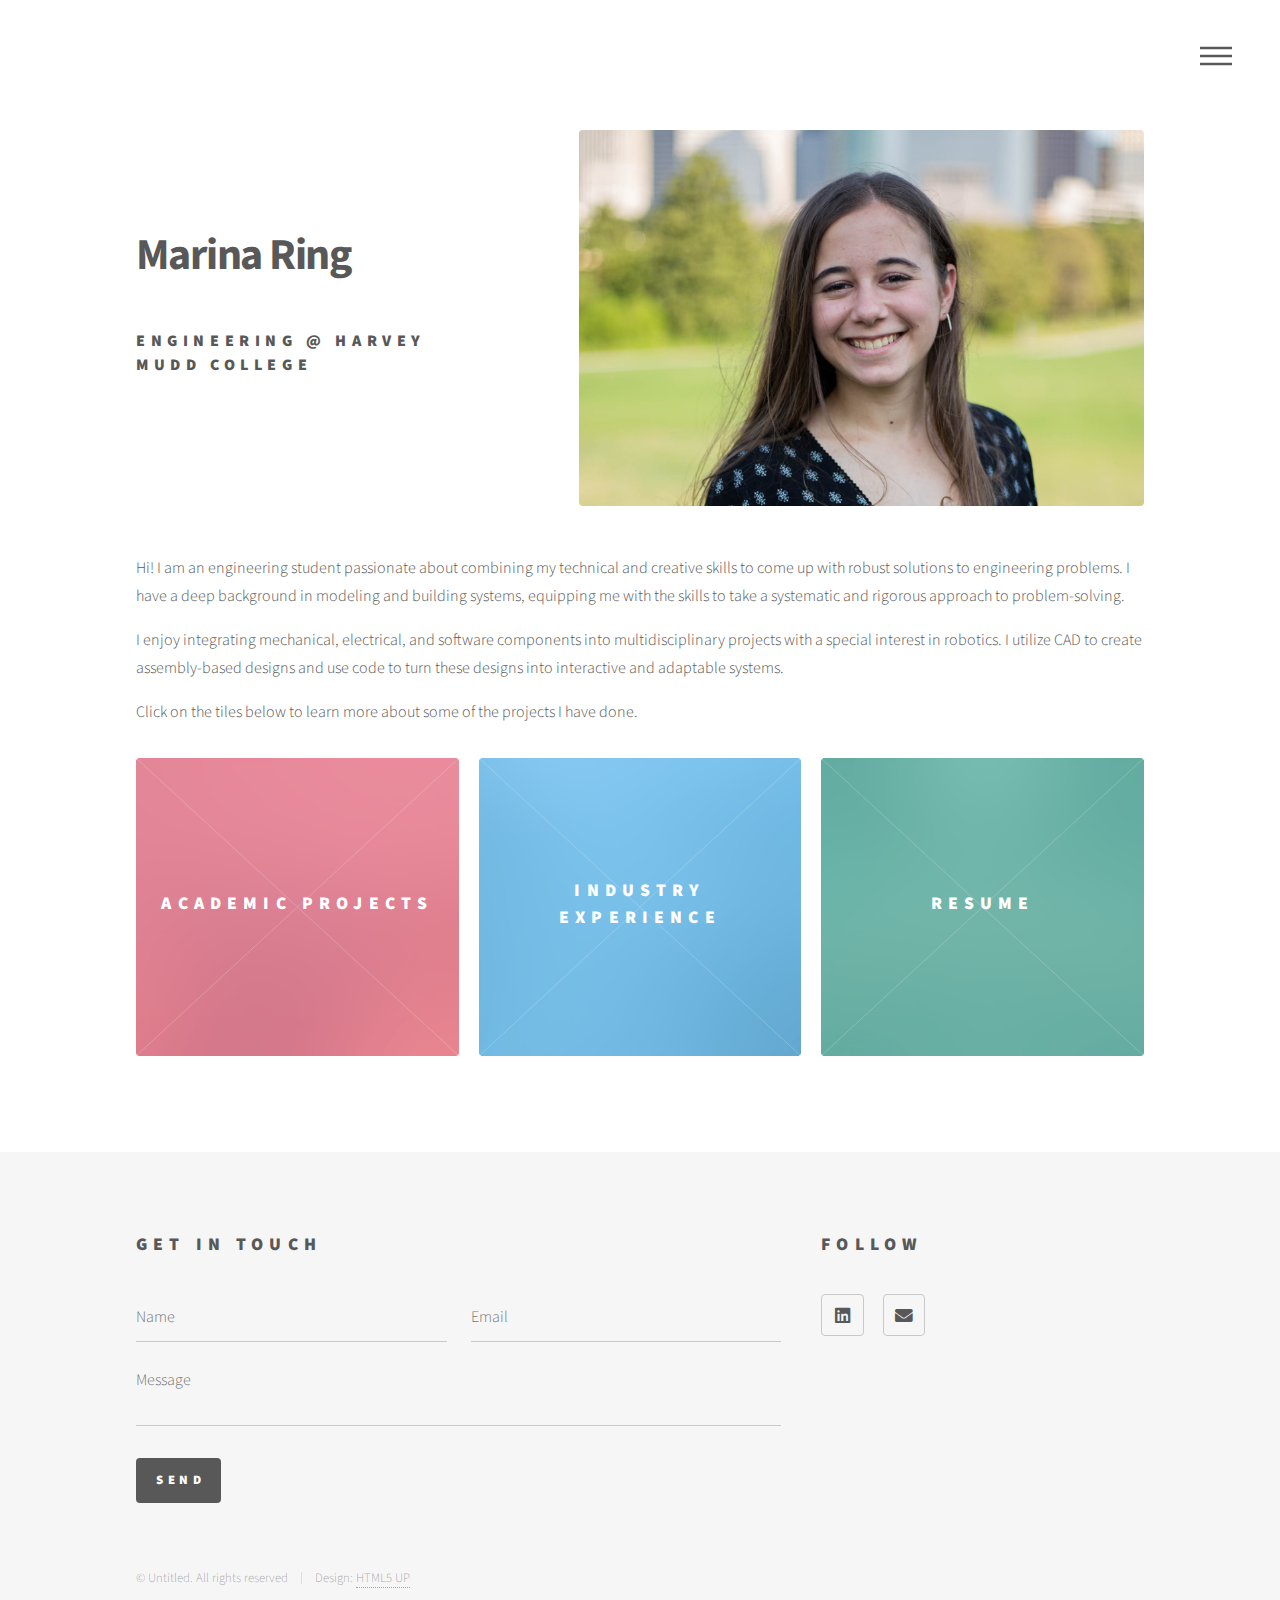
==== index.html @ e3d4d4eb "Initial commit :)!" ====
<!DOCTYPE HTML>
<!--
	Phantom by HTML5 UP
	html5up.net | @ajlkn
	Free for personal and commercial use under the CCA 3.0 license (html5up.net/license)
-->
<html>
	<head>
		<title>Marina Ring Portfolio</title>
		<meta charset="utf-8" />
		<meta name="viewport" content="width=device-width, initial-scale=1, user-scalable=no" />
		<link rel="stylesheet" href="assets/css/main.css" />
		<noscript><link rel="stylesheet" href="assets/css/noscript.css" /></noscript>
	</head>
	<body class="is-preload">
		<!-- Wrapper -->
			<div id="wrapper">

				<!-- Header -->
					<header id="header">
						<div class="inner">

							<!-- Logo -->
								<!-- <ul class="icons">
									<li><a href="https://www.linkedin.com/in/marina-ring/" class="icon brands style2 fa-linkedin"><span class="label">Twitter</span></a></li>
									<li><a href="mailto: mring@g.hmc.edu" class="icon solid style2 fa-envelope"><span class="label">Email</span></a></li>
								</ul> -->

							<!-- Nav -->
								<nav>
									<ul>
										<li><a href="#menu">Menu</a></li>
									</ul>
								</nav>

						</div>
					</header>

				<!-- Menu -->
					<nav id="menu">
						<h2>Menu</h2>
						<ul>
							<li><a href="index.html">Home</a></li>
							<li><a href="projects.html">Academic Projects</a></li>
							<li><a href="industry.html">Industry Experience</a></li>
							<!-- <li><a href="elements.html">Elements</a></li> -->
						</ul>
					</nav>

				<!-- Main -->
					<div id="main">
						<div class="inner">
							<header>
								<div id = "intro"> 
									<div id = "fade1">
										<h1> Marina Ring </h1>
										<h3> Engineering @ Harvey Mudd College</h3>
									</div>
									
									<span class="image fit" id = "fade2"><img src="images/Ring-33.PNG" alt="" /></span>	
								</div>
								<div id = "moreintro">
									<p> 
										Hi! I am an engineering student passionate about combining my technical and creative skills to come up with robust solutions to engineering problems. 
										I have a deep background in modeling and building systems, equipping me with the skills to take a systematic and rigorous approach to problem-solving. 
									</p>

									<p>
										I enjoy integrating mechanical, electrical, and software components into multidisciplinary projects with a special interest in robotics. I utilize CAD 
										to create assembly-based designs and use code to turn these designs into interactive and adaptable systems. 
									</p>
										
									<p> Click on the tiles below to learn more about some of the projects I have done. </p>
								</div>
							</header>
							<section class="tiles">
								<article class="style1">
									<span class="image">
										<img src="images/pic01.jpg" alt="" />
									</span>
									<a href="projects.html">
										<h2>Academic Projects</h2>
										<div class="content">
											<p>Learn about an Ocean Depth-mapping AUV, a Zero Z-force Pipetting system, and more!</p>
										</div>
									</a>
								</article>
								<article class="style2">
									<span class="image">
										<img src="images/pic02.jpg" alt="" />
									</span>
									<a href="industry.html">
										<h2>Industry Experience</h2>
										<div class="content">
											<p>Learn about my time at Tesla and Sage Geosystems, a geothermal energy startup!</p>
										</div>
									</a>
								</article>
								<article class="style3">
									<span class="image">
										<img src="images/pic03.jpg" alt="" />
									</span>
									<a href="Marina Ring Resume.pdf">
										<h2>Resume</h2>
										<div class="content">
											<p>Click here for quick access to my resume!</p>
										</div>
									</a>
								</article>
								<!-- <article class="style4">
									<span class="image">
										<img src="images/pic04.jpg" alt="" />
									</span>
									<a href="generic.html">
										<h2>Tempus</h2>
										<div class="content">
											<p>Sed nisl arcu euismod sit amet nisi lorem etiam dolor veroeros et feugiat.</p>
										</div>
									</a>
								</article>
								<article class="style5">
									<span class="image">
										<img src="images/pic05.jpg" alt="" />
									</span>
									<a href="generic.html">
										<h2>Aliquam</h2>
										<div class="content">
											<p>Sed nisl arcu euismod sit amet nisi lorem etiam dolor veroeros et feugiat.</p>
										</div>
									</a>
								</article>
								<article class="style6">
									<span class="image">
										<img src="images/pic06.jpg" alt="" />
									</span>
									<a href="generic.html">
										<h2>Veroeros</h2>
										<div class="content">
											<p>Sed nisl arcu euismod sit amet nisi lorem etiam dolor veroeros et feugiat.</p>
										</div>
									</a>
								</article> -->
								<!-- <article class="style2">
									<span class="image">
										<img src="images/pic07.jpg" alt="" />
									</span>
									<a href="generic.html">
										<h2>Ipsum</h2>
										<div class="content">
											<p>Sed nisl arcu euismod sit amet nisi lorem etiam dolor veroeros et feugiat.</p>
										</div>
									</a>
								</article>
								<article class="style3">
									<span class="image">
										<img src="images/pic08.jpg" alt="" />
									</span>
									<a href="generic.html">
										<h2>Dolor</h2>
										<div class="content">
											<p>Sed nisl arcu euismod sit amet nisi lorem etiam dolor veroeros et feugiat.</p>
										</div>
									</a>
								</article>
								<article class="style1">
									<span class="image">
										<img src="images/pic09.jpg" alt="" />
									</span>
									<a href="generic.html">
										<h2>Nullam</h2>
										<div class="content">
											<p>Sed nisl arcu euismod sit amet nisi lorem etiam dolor veroeros et feugiat.</p>
										</div>
									</a>
								</article>
								<article class="style5">
									<span class="image">
										<img src="images/pic10.jpg" alt="" />
									</span>
									<a href="generic.html">
										<h2>Ultricies</h2>
										<div class="content">
											<p>Sed nisl arcu euismod sit amet nisi lorem etiam dolor veroeros et feugiat.</p>
										</div>
									</a>
								</article>
								<article class="style6">
									<span class="image">
										<img src="images/pic11.jpg" alt="" />
									</span>
									<a href="generic.html">
										<h2>Dictum</h2>
										<div class="content">
											<p>Sed nisl arcu euismod sit amet nisi lorem etiam dolor veroeros et feugiat.</p>
										</div>
									</a>
								</article>
								<article class="style4">
									<span class="image">
										<img src="images/pic12.jpg" alt="" />
									</span>
									<a href="generic.html">
										<h2>Pretium</h2>
										<div class="content">
											<p>Sed nisl arcu euismod sit amet nisi lorem etiam dolor veroeros et feugiat.</p>
										</div>
									</a>
								</article> -->
							</section>
						</div>
					</div>

				<!-- Footer -->
					<footer id="footer">
						<div class="inner">
							<section>
								<h2>Get in touch</h2>
								<form method="post" action="#">
									<div class="fields">
										<div class="field half">
											<input type="text" name="name" id="name" placeholder="Name" />
										</div>
										<div class="field half">
											<input type="email" name="email" id="email" placeholder="Email" />
										</div>
										<div class="field">
											<textarea name="message" id="message" placeholder="Message"></textarea>
										</div>
									</div>
									<ul class="actions">
										<li><input type="submit" value="Send" class="primary" /></li>
									</ul>
								</form>
							</section>
							<section>
								<h2>Follow</h2>
								<ul class="icons">
									<li><a href="#" class="icon brands style2 fa-linkedin"><span class="label">Twitter</span></a></li>
									<li><a href="#" class="icon solid style2 fa-envelope"><span class="label">Email</span></a></li>
								</ul>
							</section>
							<ul class="copyright">
								<li>&copy; Untitled. All rights reserved</li><li>Design: <a href="http://html5up.net">HTML5 UP</a></li>
							</ul>
						</div>
					</footer>

			</div>

		<!-- Scripts -->
			<script src="assets/js/jquery.min.js"></script>
			<script src="assets/js/browser.min.js"></script>
			<script src="assets/js/breakpoints.min.js"></script>
			<script src="assets/js/util.js"></script>
			<script src="assets/js/main.js"></script>

	</body>
</html>
---- assets/css/main.css ----
@import url(fontawesome-all.min.css);
@import url("https://fonts.googleapis.com/css?family=Source+Sans+Pro:300,700,900");

/*
	Phantom by HTML5 UP
	html5up.net | @ajlkn
	Free for personal and commercial use under the CCA 3.0 license (html5up.net/license)
*/

html, body, div, span, applet, object,
iframe, h1, h2, h3, h4, h5, h6, p, blockquote,
pre, a, abbr, acronym, address, big, cite,
code, del, dfn, em, img, ins, kbd, q, s, samp,
small, strike, strong, sub, sup, tt, var, b,
u, i, center, dl, dt, dd, ol, ul, li, fieldset,
form, label, legend, table, caption, tbody,
tfoot, thead, tr, th, td, article, aside,
canvas, details, embed, figure, figcaption,
footer, header, hgroup, menu, nav, output, ruby,
section, summary, time, mark, audio, video {
	margin: 0;
	padding: 0;
	border: 0;
	font-size: 100%;
	font: inherit;
	vertical-align: baseline;}

article, aside, details, figcaption, figure,
footer, header, hgroup, menu, nav, section {
	display: block;}

body {
	line-height: 1;
}

ol, ul {
	list-style: none;
}

blockquote, q {
	quotes: none;
}

	blockquote:before, blockquote:after, q:before, q:after {
		content: '';
		content: none;
	}

table {
	border-collapse: collapse;
	border-spacing: 0;
}

body {
	-webkit-text-size-adjust: none;
}

mark {
	background-color: transparent;
	color: inherit;
}

input::-moz-focus-inner {
	border: 0;
	padding: 0;
}

input, select, textarea {
	-moz-appearance: none;
	-webkit-appearance: none;
	-ms-appearance: none;
	appearance: none;
}

/* Basic */

	@-ms-viewport {
		width: device-width;
	}

	body {
		-ms-overflow-style: scrollbar;
	}

	@media screen and (max-width: 480px) {

		html, body {
			min-width: 320px;
		}

	}

	html {
		box-sizing: border-box;
	}

	*, *:before, *:after {
		box-sizing: inherit;
	}

	body {
		background: #ffffff;
	}

		body.is-preload *, body.is-preload *:before, body.is-preload *:after {
			-moz-animation: none !important;
			-webkit-animation: none !important;
			-ms-animation: none !important;
			animation: none !important;
			-moz-transition: none !important;
			-webkit-transition: none !important;
			-ms-transition: none !important;
			transition: none !important;
		}

/* Type */

	body, input, select, textarea {
		color: #585858;
		font-family: "Source Sans Pro", Helvetica, sans-serif;
		font-size: 16pt;
		font-weight: 300;
		line-height: 1.75;
	}

		@media screen and (max-width: 1680px) {

			body, input, select, textarea {
				font-size: 14pt;
			}

		}

		@media screen and (max-width: 1280px) {

			body, input, select, textarea {
				font-size: 12pt;
			}

		}

	a {
		-moz-transition: border-bottom-color 0.2s ease, color 0.2s ease;
		-webkit-transition: border-bottom-color 0.2s ease, color 0.2s ease;
		-ms-transition: border-bottom-color 0.2s ease, color 0.2s ease;
		transition: border-bottom-color 0.2s ease, color 0.2s ease;
		text-decoration: none;
		color: #585858;
		border-bottom: dotted 1px rgba(88, 88, 88, 0.5);
	}

		a:hover {
			border-bottom-color: transparent;
			color: #f2849e !important;
		}

	strong, b {
		font-weight: 900;
	}

	em, i {
		font-style: italic;
	}

	p {
		margin: 0 0 2em 0;
	}

	h1 {
		font-size: 2.75em;
		font-weight: 700;
		line-height: 1.3;
		margin: 0 0 1em 0;
		letter-spacing: -0.035em;
	}

		h1 a {
			color: inherit;
		}

		@media screen and (max-width: 736px) {

			h1 {
				font-size: 2em;
				margin: 0 0 1em 0;
			}

		}

		@media screen and (max-width: 360px) {

			h1 {
				font-size: 1.75em;
			}

		}

	h2, h3, h4, h5, h6 {
		font-weight: 900;
		line-height: 1.5;
		margin: 0 0 2em 0;
		text-transform: uppercase;
		letter-spacing: 0.35em;
	}

		h2 a, h3 a, h4 a, h5 a, h6 a {
			color: inherit;
		}

	h2 {
		font-size: 1.1em;
	}

	h3 {
		font-size: 1em;
	}

	h4 {
		font-size: 0.8em;
	}

	h5 {
		font-size: 0.8em;
	}

	h6 {
		font-size: 0.8em;
	}

	@media screen and (max-width: 980px) {

		h1 br, h2 br, h3 br, h4 br, h5 br, h6 br {
			display: none;
		}

	}

	@media screen and (max-width: 736px) {

		h2 {
			font-size: 1em;
		}

		h3 {
			font-size: 0.8em;
		}

	}

	sub {
		font-size: 0.8em;
		position: relative;
		top: 0.5em;
	}

	sup {
		font-size: 0.8em;
		position: relative;
		top: -0.5em;
	}

	blockquote {
		border-left: solid 4px #c9c9c9;
		font-style: italic;
		margin: 0 0 2em 0;
		padding: 0.5em 0 0.5em 2em;
	}

	code {
		background: rgba(144, 144, 144, 0.075);
		border-radius: 4px;
		border: solid 1px #c9c9c9;
		font-family: "Courier New", monospace;
		font-size: 0.9em;
		margin: 0 0.25em;
		padding: 0.25em 0.65em;
	}

	pre {
		-webkit-overflow-scrolling: touch;
		font-family: "Courier New", monospace;
		font-size: 0.9em;
		margin: 0 0 2em 0;
	}

		pre code {
			display: block;
			line-height: 1.75;
			padding: 1em 1.5em;
			overflow-x: auto;
		}

	hr {
		border: 0;
		border-bottom: solid 1px #c9c9c9;
		margin: 2em 0;
	}

		hr.major {
			margin: 3em 0;
		}

	.align-left {
		text-align: left;
	}

	.align-center {
		text-align: center;
	}

	.align-right {
		text-align: right;
	}

/* Row */

	.row {
		display: flex;
		flex-wrap: wrap;
		box-sizing: border-box;
		align-items: stretch;
	}

		.row > * {
			box-sizing: border-box;
		}

		.row.gtr-uniform > * > :last-child {
			margin-bottom: 0;
		}

		.row.aln-left {
			justify-content: flex-start;
		}

		.row.aln-center {
			justify-content: center;
		}

		.row.aln-right {
			justify-content: flex-end;
		}

		.row.aln-top {
			align-items: flex-start;
		}

		.row.aln-middle {
			align-items: center;
		}

		.row.aln-bottom {
			align-items: flex-end;
		}

		.row > .imp {
			order: -1;
		}

		.row > .col-1 {
			width: 8.33333%;
		}

		.row > .off-1 {
			margin-left: 8.33333%;
		}

		.row > .col-2 {
			width: 16.66667%;
		}

		.row > .off-2 {
			margin-left: 16.66667%;
		}

		.row > .col-3 {
			width: 25%;
		}

		.row > .off-3 {
			margin-left: 25%;
		}

		.row > .col-4 {
			width: 33.33333%;
		}

		.row > .off-4 {
			margin-left: 33.33333%;
		}

		.row > .col-5 {
			width: 41.66667%;
		}

		.row > .off-5 {
			margin-left: 41.66667%;
		}

		.row > .col-6 {
			width: 50%;
		}

		.row > .off-6 {
			margin-left: 50%;
		}

		.row > .col-7 {
			width: 58.33333%;
		}

		.row > .off-7 {
			margin-left: 58.33333%;
		}

		.row > .col-8 {
			width: 66.66667%;
		}

		.row > .off-8 {
			margin-left: 66.66667%;
		}

		.row > .col-9 {
			width: 75%;
		}

		.row > .off-9 {
			margin-left: 75%;
		}

		.row > .col-10 {
			width: 83.33333%;
		}

		.row > .off-10 {
			margin-left: 83.33333%;
		}

		.row > .col-11 {
			width: 91.66667%;
		}

		.row > .off-11 {
			margin-left: 91.66667%;
		}

		.row > .col-12 {
			width: 100%;
		}

		.row > .off-12 {
			margin-left: 100%;
		}

		.row.gtr-0 {
			margin-top: 0;
			margin-left: 0em;
		}

			.row.gtr-0 > * {
				padding: 0 0 0 0em;
			}

			.row.gtr-0.gtr-uniform {
				margin-top: 0em;
			}

				.row.gtr-0.gtr-uniform > * {
					padding-top: 0em;
				}

		.row.gtr-25 {
			margin-top: 0;
			margin-left: -0.5em;
		}

			.row.gtr-25 > * {
				padding: 0 0 0 0.5em;
			}

			.row.gtr-25.gtr-uniform {
				margin-top: -0.5em;
			}

				.row.gtr-25.gtr-uniform > * {
					padding-top: 0.5em;
				}

		.row.gtr-50 {
			margin-top: 0;
			margin-left: -1em;
		}

			.row.gtr-50 > * {
				padding: 0 0 0 1em;
			}

			.row.gtr-50.gtr-uniform {
				margin-top: -1em;
			}

				.row.gtr-50.gtr-uniform > * {
					padding-top: 1em;
				}

		.row {
			margin-top: 0;
			margin-left: -2em;
		}

			.row > * {
				padding: 0 0 0 2em;
			}

			.row.gtr-uniform {
				margin-top: -2em;
			}

				.row.gtr-uniform > * {
					padding-top: 2em;
				}

		.row.gtr-150 {
			margin-top: 0;
			margin-left: -3em;
		}

			.row.gtr-150 > * {
				padding: 0 0 0 3em;
			}

			.row.gtr-150.gtr-uniform {
				margin-top: -3em;
			}

				.row.gtr-150.gtr-uniform > * {
					padding-top: 3em;
				}

		.row.gtr-200 {
			margin-top: 0;
			margin-left: -4em;
		}

			.row.gtr-200 > * {
				padding: 0 0 0 4em;
			}

			.row.gtr-200.gtr-uniform {
				margin-top: -4em;
			}

				.row.gtr-200.gtr-uniform > * {
					padding-top: 4em;
				}

		@media screen and (max-width: 1680px) {

			.row {
				display: flex;
				flex-wrap: wrap;
				box-sizing: border-box;
				align-items: stretch;
			}

				.row > * {
					box-sizing: border-box;
				}

				.row.gtr-uniform > * > :last-child {
					margin-bottom: 0;
				}

				.row.aln-left {
					justify-content: flex-start;
				}

				.row.aln-center {
					justify-content: center;
				}

				.row.aln-right {
					justify-content: flex-end;
				}

				.row.aln-top {
					align-items: flex-start;
				}

				.row.aln-middle {
					align-items: center;
				}

				.row.aln-bottom {
					align-items: flex-end;
				}

				.row > .imp-xlarge {
					order: -1;
				}

				.row > .col-1-xlarge {
					width: 8.33333%;
				}

				.row > .off-1-xlarge {
					margin-left: 8.33333%;
				}

				.row > .col-2-xlarge {
					width: 16.66667%;
				}

				.row > .off-2-xlarge {
					margin-left: 16.66667%;
				}

				.row > .col-3-xlarge {
					width: 25%;
				}

				.row > .off-3-xlarge {
					margin-left: 25%;
				}

				.row > .col-4-xlarge {
					width: 33.33333%;
				}

				.row > .off-4-xlarge {
					margin-left: 33.33333%;
				}

				.row > .col-5-xlarge {
					width: 41.66667%;
				}

				.row > .off-5-xlarge {
					margin-left: 41.66667%;
				}

				.row > .col-6-xlarge {
					width: 50%;
				}

				.row > .off-6-xlarge {
					margin-left: 50%;
				}

				.row > .col-7-xlarge {
					width: 58.33333%;
				}

				.row > .off-7-xlarge {
					margin-left: 58.33333%;
				}

				.row > .col-8-xlarge {
					width: 66.66667%;
				}

				.row > .off-8-xlarge {
					margin-left: 66.66667%;
				}

				.row > .col-9-xlarge {
					width: 75%;
				}

				.row > .off-9-xlarge {
					margin-left: 75%;
				}

				.row > .col-10-xlarge {
					width: 83.33333%;
				}

				.row > .off-10-xlarge {
					margin-left: 83.33333%;
				}

				.row > .col-11-xlarge {
					width: 91.66667%;
				}

				.row > .off-11-xlarge {
					margin-left: 91.66667%;
				}

				.row > .col-12-xlarge {
					width: 100%;
				}

				.row > .off-12-xlarge {
					margin-left: 100%;
				}

				.row.gtr-0 {
					margin-top: 0;
					margin-left: 0em;
				}

					.row.gtr-0 > * {
						padding: 0 0 0 0em;
					}

					.row.gtr-0.gtr-uniform {
						margin-top: 0em;
					}

						.row.gtr-0.gtr-uniform > * {
							padding-top: 0em;
						}

				.row.gtr-25 {
					margin-top: 0;
					margin-left: -0.5em;
				}

					.row.gtr-25 > * {
						padding: 0 0 0 0.5em;
					}

					.row.gtr-25.gtr-uniform {
						margin-top: -0.5em;
					}

						.row.gtr-25.gtr-uniform > * {
							padding-top: 0.5em;
						}

				.row.gtr-50 {
					margin-top: 0;
					margin-left: -1em;
				}

					.row.gtr-50 > * {
						padding: 0 0 0 1em;
					}

					.row.gtr-50.gtr-uniform {
						margin-top: -1em;
					}

						.row.gtr-50.gtr-uniform > * {
							padding-top: 1em;
						}

				.row {
					margin-top: 0;
					margin-left: -2em;
				}

					.row > * {
						padding: 0 0 0 2em;
					}

					.row.gtr-uniform {
						margin-top: -2em;
					}

						.row.gtr-uniform > * {
							padding-top: 2em;
						}

				.row.gtr-150 {
					margin-top: 0;
					margin-left: -3em;
				}

					.row.gtr-150 > * {
						padding: 0 0 0 3em;
					}

					.row.gtr-150.gtr-uniform {
						margin-top: -3em;
					}

						.row.gtr-150.gtr-uniform > * {
							padding-top: 3em;
						}

				.row.gtr-200 {
					margin-top: 0;
					margin-left: -4em;
				}

					.row.gtr-200 > * {
						padding: 0 0 0 4em;
					}

					.row.gtr-200.gtr-uniform {
						margin-top: -4em;
					}

						.row.gtr-200.gtr-uniform > * {
							padding-top: 4em;
						}

		}

		@media screen and (max-width: 1280px) {

			.row {
				display: flex;
				flex-wrap: wrap;
				box-sizing: border-box;
				align-items: stretch;
			}

				.row > * {
					box-sizing: border-box;
				}

				.row.gtr-uniform > * > :last-child {
					margin-bottom: 0;
				}

				.row.aln-left {
					justify-content: flex-start;
				}

				.row.aln-center {
					justify-content: center;
				}

				.row.aln-right {
					justify-content: flex-end;
				}

				.row.aln-top {
					align-items: flex-start;
				}

				.row.aln-middle {
					align-items: center;
				}

				.row.aln-bottom {
					align-items: flex-end;
				}

				.row > .imp-large {
					order: -1;
				}

				.row > .col-1-large {
					width: 8.33333%;
				}

				.row > .off-1-large {
					margin-left: 8.33333%;
				}

				.row > .col-2-large {
					width: 16.66667%;
				}

				.row > .off-2-large {
					margin-left: 16.66667%;
				}

				.row > .col-3-large {
					width: 25%;
				}

				.row > .off-3-large {
					margin-left: 25%;
				}

				.row > .col-4-large {
					width: 33.33333%;
				}

				.row > .off-4-large {
					margin-left: 33.33333%;
				}

				.row > .col-5-large {
					width: 41.66667%;
				}

				.row > .off-5-large {
					margin-left: 41.66667%;
				}

				.row > .col-6-large {
					width: 50%;
				}

				.row > .off-6-large {
					margin-left: 50%;
				}

				.row > .col-7-large {
					width: 58.33333%;
				}

				.row > .off-7-large {
					margin-left: 58.33333%;
				}

				.row > .col-8-large {
					width: 66.66667%;
				}

				.row > .off-8-large {
					margin-left: 66.66667%;
				}

				.row > .col-9-large {
					width: 75%;
				}

				.row > .off-9-large {
					margin-left: 75%;
				}

				.row > .col-10-large {
					width: 83.33333%;
				}

				.row > .off-10-large {
					margin-left: 83.33333%;
				}

				.row > .col-11-large {
					width: 91.66667%;
				}

				.row > .off-11-large {
					margin-left: 91.66667%;
				}

				.row > .col-12-large {
					width: 100%;
				}

				.row > .off-12-large {
					margin-left: 100%;
				}

				.row.gtr-0 {
					margin-top: 0;
					margin-left: 0em;
				}

					.row.gtr-0 > * {
						padding: 0 0 0 0em;
					}

					.row.gtr-0.gtr-uniform {
						margin-top: 0em;
					}

						.row.gtr-0.gtr-uniform > * {
							padding-top: 0em;
						}

				.row.gtr-25 {
					margin-top: 0;
					margin-left: -0.5em;
				}

					.row.gtr-25 > * {
						padding: 0 0 0 0.5em;
					}

					.row.gtr-25.gtr-uniform {
						margin-top: -0.5em;
					}

						.row.gtr-25.gtr-uniform > * {
							padding-top: 0.5em;
						}

				.row.gtr-50 {
					margin-top: 0;
					margin-left: -1em;
				}

					.row.gtr-50 > * {
						padding: 0 0 0 1em;
					}

					.row.gtr-50.gtr-uniform {
						margin-top: -1em;
					}

						.row.gtr-50.gtr-uniform > * {
							padding-top: 1em;
						}

				.row {
					margin-top: 0;
					margin-left: -2em;
				}

					.row > * {
						padding: 0 0 0 2em;
					}

					.row.gtr-uniform {
						margin-top: -2em;
					}

						.row.gtr-uniform > * {
							padding-top: 2em;
						}

				.row.gtr-150 {
					margin-top: 0;
					margin-left: -3em;
				}

					.row.gtr-150 > * {
						padding: 0 0 0 3em;
					}

					.row.gtr-150.gtr-uniform {
						margin-top: -3em;
					}

						.row.gtr-150.gtr-uniform > * {
							padding-top: 3em;
						}

				.row.gtr-200 {
					margin-top: 0;
					margin-left: -4em;
				}

					.row.gtr-200 > * {
						padding: 0 0 0 4em;
					}

					.row.gtr-200.gtr-uniform {
						margin-top: -4em;
					}

						.row.gtr-200.gtr-uniform > * {
							padding-top: 4em;
						}

		}

		@media screen and (max-width: 980px) {

			.row {
				display: flex;
				flex-wrap: wrap;
				box-sizing: border-box;
				align-items: stretch;
			}

				.row > * {
					box-sizing: border-box;
				}

				.row.gtr-uniform > * > :last-child {
					margin-bottom: 0;
				}

				.row.aln-left {
					justify-content: flex-start;
				}

				.row.aln-center {
					justify-content: center;
				}

				.row.aln-right {
					justify-content: flex-end;
				}

				.row.aln-top {
					align-items: flex-start;
				}

				.row.aln-middle {
					align-items: center;
				}

				.row.aln-bottom {
					align-items: flex-end;
				}

				.row > .imp-medium {
					order: -1;
				}

				.row > .col-1-medium {
					width: 8.33333%;
				}

				.row > .off-1-medium {
					margin-left: 8.33333%;
				}

				.row > .col-2-medium {
					width: 16.66667%;
				}

				.row > .off-2-medium {
					margin-left: 16.66667%;
				}

				.row > .col-3-medium {
					width: 25%;
				}

				.row > .off-3-medium {
					margin-left: 25%;
				}

				.row > .col-4-medium {
					width: 33.33333%;
				}

				.row > .off-4-medium {
					margin-left: 33.33333%;
				}

				.row > .col-5-medium {
					width: 41.66667%;
				}

				.row > .off-5-medium {
					margin-left: 41.66667%;
				}

				.row > .col-6-medium {
					width: 50%;
				}

				.row > .off-6-medium {
					margin-left: 50%;
				}

				.row > .col-7-medium {
					width: 58.33333%;
				}

				.row > .off-7-medium {
					margin-left: 58.33333%;
				}

				.row > .col-8-medium {
					width: 66.66667%;
				}

				.row > .off-8-medium {
					margin-left: 66.66667%;
				}

				.row > .col-9-medium {
					width: 75%;
				}

				.row > .off-9-medium {
					margin-left: 75%;
				}

				.row > .col-10-medium {
					width: 83.33333%;
				}

				.row > .off-10-medium {
					margin-left: 83.33333%;
				}

				.row > .col-11-medium {
					width: 91.66667%;
				}

				.row > .off-11-medium {
					margin-left: 91.66667%;
				}

				.row > .col-12-medium {
					width: 100%;
				}

				.row > .off-12-medium {
					margin-left: 100%;
				}

				.row.gtr-0 {
					margin-top: 0;
					margin-left: 0em;
				}

					.row.gtr-0 > * {
						padding: 0 0 0 0em;
					}

					.row.gtr-0.gtr-uniform {
						margin-top: 0em;
					}

						.row.gtr-0.gtr-uniform > * {
							padding-top: 0em;
						}

				.row.gtr-25 {
					margin-top: 0;
					margin-left: -0.375em;
				}

					.row.gtr-25 > * {
						padding: 0 0 0 0.375em;
					}

					.row.gtr-25.gtr-uniform {
						margin-top: -0.375em;
					}

						.row.gtr-25.gtr-uniform > * {
							padding-top: 0.375em;
						}

				.row.gtr-50 {
					margin-top: 0;
					margin-left: -0.75em;
				}

					.row.gtr-50 > * {
						padding: 0 0 0 0.75em;
					}

					.row.gtr-50.gtr-uniform {
						margin-top: -0.75em;
					}

						.row.gtr-50.gtr-uniform > * {
							padding-top: 0.75em;
						}

				.row {
					margin-top: 0;
					margin-left: -1.5em;
				}

					.row > * {
						padding: 0 0 0 1.5em;
					}

					.row.gtr-uniform {
						margin-top: -1.5em;
					}

						.row.gtr-uniform > * {
							padding-top: 1.5em;
						}

				.row.gtr-150 {
					margin-top: 0;
					margin-left: -2.25em;
				}

					.row.gtr-150 > * {
						padding: 0 0 0 2.25em;
					}

					.row.gtr-150.gtr-uniform {
						margin-top: -2.25em;
					}

						.row.gtr-150.gtr-uniform > * {
							padding-top: 2.25em;
						}

				.row.gtr-200 {
					margin-top: 0;
					margin-left: -3em;
				}

					.row.gtr-200 > * {
						padding: 0 0 0 3em;
					}

					.row.gtr-200.gtr-uniform {
						margin-top: -3em;
					}

						.row.gtr-200.gtr-uniform > * {
							padding-top: 3em;
						}

		}

		@media screen and (max-width: 736px) {

			.row {
				display: flex;
				flex-wrap: wrap;
				box-sizing: border-box;
				align-items: stretch;
			}

				.row > * {
					box-sizing: border-box;
				}

				.row.gtr-uniform > * > :last-child {
					margin-bottom: 0;
				}

				.row.aln-left {
					justify-content: flex-start;
				}

				.row.aln-center {
					justify-content: center;
				}

				.row.aln-right {
					justify-content: flex-end;
				}

				.row.aln-top {
					align-items: flex-start;
				}

				.row.aln-middle {
					align-items: center;
				}

				.row.aln-bottom {
					align-items: flex-end;
				}

				.row > .imp-small {
					order: -1;
				}

				.row > .col-1-small {
					width: 8.33333%;
				}

				.row > .off-1-small {
					margin-left: 8.33333%;
				}

				.row > .col-2-small {
					width: 16.66667%;
				}

				.row > .off-2-small {
					margin-left: 16.66667%;
				}

				.row > .col-3-small {
					width: 25%;
				}

				.row > .off-3-small {
					margin-left: 25%;
				}

				.row > .col-4-small {
					width: 33.33333%;
				}

				.row > .off-4-small {
					margin-left: 33.33333%;
				}

				.row > .col-5-small {
					width: 41.66667%;
				}

				.row > .off-5-small {
					margin-left: 41.66667%;
				}

				.row > .col-6-small {
					width: 50%;
				}

				.row > .off-6-small {
					margin-left: 50%;
				}

				.row > .col-7-small {
					width: 58.33333%;
				}

				.row > .off-7-small {
					margin-left: 58.33333%;
				}

				.row > .col-8-small {
					width: 66.66667%;
				}

				.row > .off-8-small {
					margin-left: 66.66667%;
				}

				.row > .col-9-small {
					width: 75%;
				}

				.row > .off-9-small {
					margin-left: 75%;
				}

				.row > .col-10-small {
					width: 83.33333%;
				}

				.row > .off-10-small {
					margin-left: 83.33333%;
				}

				.row > .col-11-small {
					width: 91.66667%;
				}

				.row > .off-11-small {
					margin-left: 91.66667%;
				}

				.row > .col-12-small {
					width: 100%;
				}

				.row > .off-12-small {
					margin-left: 100%;
				}

				.row.gtr-0 {
					margin-top: 0;
					margin-left: 0em;
				}

					.row.gtr-0 > * {
						padding: 0 0 0 0em;
					}

					.row.gtr-0.gtr-uniform {
						margin-top: 0em;
					}

						.row.gtr-0.gtr-uniform > * {
							padding-top: 0em;
						}

				.row.gtr-25 {
					margin-top: 0;
					margin-left: -0.25em;
				}

					.row.gtr-25 > * {
						padding: 0 0 0 0.25em;
					}

					.row.gtr-25.gtr-uniform {
						margin-top: -0.25em;
					}

						.row.gtr-25.gtr-uniform > * {
							padding-top: 0.25em;
						}

				.row.gtr-50 {
					margin-top: 0;
					margin-left: -0.5em;
				}

					.row.gtr-50 > * {
						padding: 0 0 0 0.5em;
					}

					.row.gtr-50.gtr-uniform {
						margin-top: -0.5em;
					}

						.row.gtr-50.gtr-uniform > * {
							padding-top: 0.5em;
						}

				.row {
					margin-top: 0;
					margin-left: -1em;
				}

					.row > * {
						padding: 0 0 0 1em;
					}

					.row.gtr-uniform {
						margin-top: -1em;
					}

						.row.gtr-uniform > * {
							padding-top: 1em;
						}

				.row.gtr-150 {
					margin-top: 0;
					margin-left: -1.5em;
				}

					.row.gtr-150 > * {
						padding: 0 0 0 1.5em;
					}

					.row.gtr-150.gtr-uniform {
						margin-top: -1.5em;
					}

						.row.gtr-150.gtr-uniform > * {
							padding-top: 1.5em;
						}

				.row.gtr-200 {
					margin-top: 0;
					margin-left: -2em;
				}

					.row.gtr-200 > * {
						padding: 0 0 0 2em;
					}

					.row.gtr-200.gtr-uniform {
						margin-top: -2em;
					}

						.row.gtr-200.gtr-uniform > * {
							padding-top: 2em;
						}

		}

		@media screen and (max-width: 480px) {

			.row {
				display: flex;
				flex-wrap: wrap;
				box-sizing: border-box;
				align-items: stretch;
			}

				.row > * {
					box-sizing: border-box;
				}

				.row.gtr-uniform > * > :last-child {
					margin-bottom: 0;
				}

				.row.aln-left {
					justify-content: flex-start;
				}

				.row.aln-center {
					justify-content: center;
				}

				.row.aln-right {
					justify-content: flex-end;
				}

				.row.aln-top {
					align-items: flex-start;
				}

				.row.aln-middle {
					align-items: center;
				}

				.row.aln-bottom {
					align-items: flex-end;
				}

				.row > .imp-xsmall {
					order: -1;
				}

				.row > .col-1-xsmall {
					width: 8.33333%;
				}

				.row > .off-1-xsmall {
					margin-left: 8.33333%;
				}

				.row > .col-2-xsmall {
					width: 16.66667%;
				}

				.row > .off-2-xsmall {
					margin-left: 16.66667%;
				}

				.row > .col-3-xsmall {
					width: 25%;
				}

				.row > .off-3-xsmall {
					margin-left: 25%;
				}

				.row > .col-4-xsmall {
					width: 33.33333%;
				}

				.row > .off-4-xsmall {
					margin-left: 33.33333%;
				}

				.row > .col-5-xsmall {
					width: 41.66667%;
				}

				.row > .off-5-xsmall {
					margin-left: 41.66667%;
				}

				.row > .col-6-xsmall {
					width: 50%;
				}

				.row > .off-6-xsmall {
					margin-left: 50%;
				}

				.row > .col-7-xsmall {
					width: 58.33333%;
				}

				.row > .off-7-xsmall {
					margin-left: 58.33333%;
				}

				.row > .col-8-xsmall {
					width: 66.66667%;
				}

				.row > .off-8-xsmall {
					margin-left: 66.66667%;
				}

				.row > .col-9-xsmall {
					width: 75%;
				}

				.row > .off-9-xsmall {
					margin-left: 75%;
				}

				.row > .col-10-xsmall {
					width: 83.33333%;
				}

				.row > .off-10-xsmall {
					margin-left: 83.33333%;
				}

				.row > .col-11-xsmall {
					width: 91.66667%;
				}

				.row > .off-11-xsmall {
					margin-left: 91.66667%;
				}

				.row > .col-12-xsmall {
					width: 100%;
				}

				.row > .off-12-xsmall {
					margin-left: 100%;
				}

				.row.gtr-0 {
					margin-top: 0;
					margin-left: 0em;
				}

					.row.gtr-0 > * {
						padding: 0 0 0 0em;
					}

					.row.gtr-0.gtr-uniform {
						margin-top: 0em;
					}

						.row.gtr-0.gtr-uniform > * {
							padding-top: 0em;
						}

				.row.gtr-25 {
					margin-top: 0;
					margin-left: -0.25em;
				}

					.row.gtr-25 > * {
						padding: 0 0 0 0.25em;
					}

					.row.gtr-25.gtr-uniform {
						margin-top: -0.25em;
					}

						.row.gtr-25.gtr-uniform > * {
							padding-top: 0.25em;
						}

				.row.gtr-50 {
					margin-top: 0;
					margin-left: -0.5em;
				}

					.row.gtr-50 > * {
						padding: 0 0 0 0.5em;
					}

					.row.gtr-50.gtr-uniform {
						margin-top: -0.5em;
					}

						.row.gtr-50.gtr-uniform > * {
							padding-top: 0.5em;
						}

				.row {
					margin-top: 0;
					margin-left: -1em;
				}

					.row > * {
						padding: 0 0 0 1em;
					}

					.row.gtr-uniform {
						margin-top: -1em;
					}

						.row.gtr-uniform > * {
							padding-top: 1em;
						}

				.row.gtr-150 {
					margin-top: 0;
					margin-left: -1.5em;
				}

					.row.gtr-150 > * {
						padding: 0 0 0 1.5em;
					}

					.row.gtr-150.gtr-uniform {
						margin-top: -1.5em;
					}

						.row.gtr-150.gtr-uniform > * {
							padding-top: 1.5em;
						}

				.row.gtr-200 {
					margin-top: 0;
					margin-left: -2em;
				}

					.row.gtr-200 > * {
						padding: 0 0 0 2em;
					}

					.row.gtr-200.gtr-uniform {
						margin-top: -2em;
					}

						.row.gtr-200.gtr-uniform > * {
							padding-top: 2em;
						}

		}

/* Section/Article */

	section.special, article.special {
		text-align: center;
	}

	header p {
		margin-top: -1em;
	}

	@media screen and (max-width: 736px) {

		header p {
			margin-top: 0;
		}

	}

/* Icon */

	.icon {
		text-decoration: none;
		border-bottom: none;
		position: relative;
	}

		.icon:before {
			-moz-osx-font-smoothing: grayscale;
			-webkit-font-smoothing: antialiased;
			display: inline-block;
			font-style: normal;
			font-variant: normal;
			text-rendering: auto;
			line-height: 1;
			text-transform: none !important;
			font-family: 'Font Awesome 5 Free';
			font-weight: 400;
		}

		.icon > .label {
			display: none;
		}

		.icon:before {
			line-height: inherit;
		}

		.icon.solid:before {
			font-weight: 900;
		}

		.icon.brands:before {
			font-family: 'Font Awesome 5 Brands';
		}

		.icon.style2 {
			-moz-transition: background-color 0.2s ease-in-out, color 0.2s ease-in-out, border-color 0.2s ease-in-out;
			-webkit-transition: background-color 0.2s ease-in-out, color 0.2s ease-in-out, border-color 0.2s ease-in-out;
			-ms-transition: background-color 0.2s ease-in-out, color 0.2s ease-in-out, border-color 0.2s ease-in-out;
			transition: background-color 0.2s ease-in-out, color 0.2s ease-in-out, border-color 0.2s ease-in-out;
			background-color: transparent;
			border: solid 1px #c9c9c9;
			border-radius: 4px;
			width: 2.65em;
			height: 2.65em;
			display: inline-block;
			text-align: center;
			line-height: 2.65em;
			color: inherit;
		}

			.icon.style2:before {
				font-size: 1.1em;
			}

			.icon.style2:hover {
				color: #f2849e;
				border-color: #f2849e;
			}

			.icon.style2:active {
				background-color: rgba(242, 132, 158, 0.1);
			}

/* List */

	ol {
		list-style: decimal;
		margin: 0 0 2em 0;
		padding-left: 1.25em;
	}

		ol li {
			padding-left: 0.25em;
		}

	ul {
		list-style: disc;
		margin: 0 0 2em 0;
		padding-left: 1em;
	}

		ul li {
			padding-left: 0.5em;
		}

		ul.alt {
			list-style: none;
			padding-left: 0;
		}

			ul.alt li {
				border-top: solid 1px #c9c9c9;
				padding: 0.5em 0;
			}

				ul.alt li:first-child {
					border-top: 0;
					padding-top: 0;
				}

	dl {
		margin: 0 0 2em 0;
	}

		dl dt {
			display: block;
			font-weight: 900;
			margin: 0 0 1em 0;
		}

		dl dd {
			margin-left: 2em;
		}

/* Actions */

	ul.actions {
		display: -moz-flex;
		display: -webkit-flex;
		display: -ms-flex;
		display: flex;
		cursor: default;
		list-style: none;
		margin-left: -1em;
		padding-left: 0;
	}

		ul.actions li {
			padding: 0 0 0 1em;
			vertical-align: middle;
		}

		ul.actions.special {
			-moz-justify-content: center;
			-webkit-justify-content: center;
			-ms-justify-content: center;
			justify-content: center;
			width: 100%;
			margin-left: 0;
		}

			ul.actions.special li:first-child {
				padding-left: 0;
			}

		ul.actions.stacked {
			-moz-flex-direction: column;
			-webkit-flex-direction: column;
			-ms-flex-direction: column;
			flex-direction: column;
			margin-left: 0;
		}

			ul.actions.stacked li {
				padding: 1.3em 0 0 0;
			}

				ul.actions.stacked li:first-child {
					padding-top: 0;
				}

		ul.actions.fit {
			width: calc(100% + 1em);
		}

			ul.actions.fit li {
				-moz-flex-grow: 1;
				-webkit-flex-grow: 1;
				-ms-flex-grow: 1;
				flex-grow: 1;
				-moz-flex-shrink: 1;
				-webkit-flex-shrink: 1;
				-ms-flex-shrink: 1;
				flex-shrink: 1;
				width: 100%;
			}

				ul.actions.fit li > * {
					width: 100%;
				}

			ul.actions.fit.stacked {
				width: 100%;
			}

		@media screen and (max-width: 480px) {

			ul.actions:not(.fixed) {
				-moz-flex-direction: column;
				-webkit-flex-direction: column;
				-ms-flex-direction: column;
				flex-direction: column;
				margin-left: 0;
				width: 100% !important;
			}

				ul.actions:not(.fixed) li {
					-moz-flex-grow: 1;
					-webkit-flex-grow: 1;
					-ms-flex-grow: 1;
					flex-grow: 1;
					-moz-flex-shrink: 1;
					-webkit-flex-shrink: 1;
					-ms-flex-shrink: 1;
					flex-shrink: 1;
					padding: 1em 0 0 0;
					text-align: center;
					width: 100%;
				}

					ul.actions:not(.fixed) li > * {
						width: 100%;
					}

					ul.actions:not(.fixed) li:first-child {
						padding-top: 0;
					}

					ul.actions:not(.fixed) li input[type="submit"],
					ul.actions:not(.fixed) li input[type="reset"],
					ul.actions:not(.fixed) li input[type="button"],
					ul.actions:not(.fixed) li button,
					ul.actions:not(.fixed) li .button {
						width: 100%;
					}

						ul.actions:not(.fixed) li input[type="submit"].icon:before,
						ul.actions:not(.fixed) li input[type="reset"].icon:before,
						ul.actions:not(.fixed) li input[type="button"].icon:before,
						ul.actions:not(.fixed) li button.icon:before,
						ul.actions:not(.fixed) li .button.icon:before {
							margin-left: -0.5rem;
						}

		}

/* Icons */

	ul.icons {
		cursor: default;
		list-style: none;
		padding-left: 0;
		margin: -1em 0 2em -1em;
	}

		ul.icons li {
			display: inline-block;
			padding: 1em 0 0 1em;
		}

/* Form */

	form {
		margin: 0 0 2em 0;
		overflow-x: hidden;
	}

		form > :last-child {
			margin-bottom: 0;
		}

		form > .fields {
			display: -moz-flex;
			display: -webkit-flex;
			display: -ms-flex;
			display: flex;
			-moz-flex-wrap: wrap;
			-webkit-flex-wrap: wrap;
			-ms-flex-wrap: wrap;
			flex-wrap: wrap;
			width: calc(100% + 3em);
			margin: -1.5em 0 2em -1.5em;
		}

			form > .fields > .field {
				-moz-flex-grow: 0;
				-webkit-flex-grow: 0;
				-ms-flex-grow: 0;
				flex-grow: 0;
				-moz-flex-shrink: 0;
				-webkit-flex-shrink: 0;
				-ms-flex-shrink: 0;
				flex-shrink: 0;
				padding: 1.5em 0 0 1.5em;
				width: calc(100% - 1.5em);
			}

				form > .fields > .field.half {
					width: calc(50% - 0.75em);
				}

				form > .fields > .field.third {
					width: calc(100%/3 - 0.5em);
				}

				form > .fields > .field.quarter {
					width: calc(25% - 0.375em);
				}

		@media screen and (max-width: 480px) {

			form > .fields {
				width: calc(100% + 3em);
				margin: -1.5em 0 2em -1.5em;
			}

				form > .fields > .field {
					padding: 1.5em 0 0 1.5em;
					width: calc(100% - 1.5em);
				}

					form > .fields > .field.half {
						width: calc(100% - 1.5em);
					}

					form > .fields > .field.third {
						width: calc(100% - 1.5em);
					}

					form > .fields > .field.quarter {
						width: calc(100% - 1.5em);
					}

		}

	label {
		display: block;
		font-size: 0.9em;
		font-weight: 900;
		margin: 0 0 1em 0;
	}

	input[type="text"],
	input[type="password"],
	input[type="email"],
	input[type="tel"],
	select,
	textarea {
		-moz-appearance: none;
		-webkit-appearance: none;
		-ms-appearance: none;
		appearance: none;
		background-color: transparent;
		border: none;
		border-radius: 0;
		border-bottom: solid 1px #c9c9c9;
		color: inherit;
		display: block;
		outline: 0;
		padding: 0;
		text-decoration: none;
		width: 100%;
	}

		input[type="text"]:invalid,
		input[type="password"]:invalid,
		input[type="email"]:invalid,
		input[type="tel"]:invalid,
		select:invalid,
		textarea:invalid {
			box-shadow: none;
		}

		input[type="text"]:focus,
		input[type="password"]:focus,
		input[type="email"]:focus,
		input[type="tel"]:focus,
		select:focus,
		textarea:focus {
			border-bottom-color: #f2849e;
			box-shadow: inset 0 -1px 0 0 #f2849e;
		}

	select {
		background-image: url("data:image/svg+xml;charset=utf8,%3Csvg xmlns='http://www.w3.org/2000/svg' width='40' height='40' preserveAspectRatio='none' viewBox='0 0 40 40'%3E%3Cpath d='M9.4,12.3l10.4,10.4l10.4-10.4c0.2-0.2,0.5-0.4,0.9-0.4c0.3,0,0.6,0.1,0.9,0.4l3.3,3.3c0.2,0.2,0.4,0.5,0.4,0.9 c0,0.4-0.1,0.6-0.4,0.9L20.7,31.9c-0.2,0.2-0.5,0.4-0.9,0.4c-0.3,0-0.6-0.1-0.9-0.4L4.3,17.3c-0.2-0.2-0.4-0.5-0.4-0.9 c0-0.4,0.1-0.6,0.4-0.9l3.3-3.3c0.2-0.2,0.5-0.4,0.9-0.4S9.1,12.1,9.4,12.3z' fill='%23c9c9c9' /%3E%3C/svg%3E");
		background-size: 1.25rem;
		background-repeat: no-repeat;
		background-position: calc(100% - 1rem) center;
		height: 3em;
		padding-right: 3em;
		text-overflow: ellipsis;
	}

		select option {
			background: #ffffff;
		}

		select:focus::-ms-value {
			background-color: transparent;
		}

		select::-ms-expand {
			display: none;
		}

	input[type="text"],
	input[type="password"],
	input[type="email"],
	select {
		height: 3em;
	}

	textarea {
		padding: 0;
		min-height: 3.75em;
	}

	input[type="checkbox"],
	input[type="radio"] {
		-moz-appearance: none;
		-webkit-appearance: none;
		-ms-appearance: none;
		appearance: none;
		display: block;
		float: left;
		margin-right: -2em;
		opacity: 0;
		width: 1em;
		z-index: -1;
	}

		input[type="checkbox"] + label,
		input[type="radio"] + label {
			text-decoration: none;
			color: #585858;
			cursor: pointer;
			display: inline-block;
			font-size: 1em;
			font-weight: 300;
			padding-left: 2.55em;
			padding-right: 0.75em;
			position: relative;
		}

			input[type="checkbox"] + label:before,
			input[type="radio"] + label:before {
				-moz-osx-font-smoothing: grayscale;
				-webkit-font-smoothing: antialiased;
				display: inline-block;
				font-style: normal;
				font-variant: normal;
				text-rendering: auto;
				line-height: 1;
				text-transform: none !important;
				font-family: 'Font Awesome 5 Free';
				font-weight: 900;
			}

			input[type="checkbox"] + label:before,
			input[type="radio"] + label:before {
				border-radius: 4px;
				border: solid 1px #c9c9c9;
				content: '';
				display: inline-block;
				font-size: 0.8em;
				height: 2.25em;
				left: 0;
				line-height: 2.25em;
				position: absolute;
				text-align: center;
				top: 0;
				width: 2.25em;
			}

		input[type="checkbox"]:checked + label:before,
		input[type="radio"]:checked + label:before {
			background: #585858;
			border-color: #585858;
			color: #ffffff;
			content: '\f00c';
		}

		input[type="checkbox"]:focus + label:before,
		input[type="radio"]:focus + label:before {
			border-color: #f2849e;
			box-shadow: 0 0 0 1px #f2849e;
		}

	input[type="checkbox"] + label:before {
		border-radius: 4px;
	}

	input[type="radio"] + label:before {
		border-radius: 100%;
	}

/* Box */

	.box {
		border-radius: 4px;
		border: solid 1px #c9c9c9;
		margin-bottom: 2em;
		padding: 1.5em;
	}

		.box > :last-child,
		.box > :last-child > :last-child,
		.box > :last-child > :last-child > :last-child {
			margin-bottom: 0;
		}

		.box.alt {
			border: 0;
			border-radius: 0;
			padding: 0;
		}

/* Image */

	.image {
		border-radius: 4px;
		border: 0;
		display: inline-block;
		position: relative;
	}

		.image img {
			border-radius: 4px;
			display: block;
		}

		.image.left, .image.right {
			max-width: 40%;
		}

			.image.left img, .image.right img {
				width: 100%;
			}

		.image.left {
			float: left;
			padding: 0 1.5em 1em 0;
			top: 0.25em;
		}

		.image.right {
			float: right;
			padding: 0 0 1em 1.5em;
			top: 0.25em;
		}

		.image.fit {
			display: block;
			margin: 0 0 2em 0;
			width: 100%;
		}

			.image.fit img {
				width: 100%;
			}

		.image.main {
			display: block;
			margin: 0 0 3em 0;
			width: 100%;
		}

			.image.main img {
				width: 100%;
			}

			@media screen and (max-width: 736px) {

				.image.main {
					margin: 0 0 2em 0;
				}

			}

/* Table */

	.table-wrapper {
		-webkit-overflow-scrolling: touch;
		overflow-x: auto;
	}

	table {
		margin: 0 0 2em 0;
		width: 100%;
	}

		table tbody tr {
			border: solid 1px #c9c9c9;
			border-left: 0;
			border-right: 0;
		}

			table tbody tr:nth-child(2n + 1) {
				background-color: rgba(144, 144, 144, 0.075);
			}

		table td {
			padding: 0.75em 0.75em;
		}

		table th {
			font-size: 0.9em;
			font-weight: 900;
			padding: 0 0.75em 0.75em 0.75em;
			text-align: left;
		}

		table thead {
			border-bottom: solid 2px #c9c9c9;
		}

		table tfoot {
			border-top: solid 2px #c9c9c9;
		}

		table.alt {
			border-collapse: separate;
		}

			table.alt tbody tr td {
				border: solid 1px #c9c9c9;
				border-left-width: 0;
				border-top-width: 0;
			}

				table.alt tbody tr td:first-child {
					border-left-width: 1px;
				}

			table.alt tbody tr:first-child td {
				border-top-width: 1px;
			}

			table.alt thead {
				border-bottom: 0;
			}

			table.alt tfoot {
				border-top: 0;
			}

/* Button */

	input[type="submit"],
	input[type="reset"],
	input[type="button"],
	button,
	.button {
		-moz-appearance: none;
		-webkit-appearance: none;
		-ms-appearance: none;
		appearance: none;
		-moz-transition: background-color 0.2s ease-in-out, color 0.2s ease-in-out, box-shadow 0.2s ease-in-out;
		-webkit-transition: background-color 0.2s ease-in-out, color 0.2s ease-in-out, box-shadow 0.2s ease-in-out;
		-ms-transition: background-color 0.2s ease-in-out, color 0.2s ease-in-out, box-shadow 0.2s ease-in-out;
		transition: background-color 0.2s ease-in-out, color 0.2s ease-in-out, box-shadow 0.2s ease-in-out;
		background-color: transparent;
		border-radius: 4px;
		border: 0;
		box-shadow: inset 0 0 0 2px #585858;
		color: #585858 !important;
		cursor: pointer;
		display: inline-block;
		font-size: 0.8em;
		font-weight: 900;
		height: 3.5em;
		letter-spacing: 0.35em;
		line-height: 3.45em;
		overflow: hidden;
		padding: 0 1.25em 0 1.6em;
		text-align: center;
		text-decoration: none;
		text-overflow: ellipsis;
		text-transform: uppercase;
		white-space: nowrap;
	}

		input[type="submit"].icon:before,
		input[type="reset"].icon:before,
		input[type="button"].icon:before,
		button.icon:before,
		.button.icon:before {
			margin-right: 0.5em;
		}

		input[type="submit"].fit,
		input[type="reset"].fit,
		input[type="button"].fit,
		button.fit,
		.button.fit {
			width: 100%;
		}

		input[type="submit"]:hover,
		input[type="reset"]:hover,
		input[type="button"]:hover,
		button:hover,
		.button:hover {
			color: #f2849e !important;
			box-shadow: inset 0 0 0 2px #f2849e;
		}

		input[type="submit"]:active,
		input[type="reset"]:active,
		input[type="button"]:active,
		button:active,
		.button:active {
			background-color: rgba(242, 132, 158, 0.1);
		}

		input[type="submit"].small,
		input[type="reset"].small,
		input[type="button"].small,
		button.small,
		.button.small {
			font-size: 0.6em;
		}

		input[type="submit"].large,
		input[type="reset"].large,
		input[type="button"].large,
		button.large,
		.button.large {
			font-size: 1em;
		}

		input[type="submit"].primary,
		input[type="reset"].primary,
		input[type="button"].primary,
		button.primary,
		.button.primary {
			box-shadow: none;
			background-color: #585858;
			color: #ffffff !important;
		}

			input[type="submit"].primary:hover,
			input[type="reset"].primary:hover,
			input[type="button"].primary:hover,
			button.primary:hover,
			.button.primary:hover {
				background-color: #f2849e;
			}

			input[type="submit"].primary:active,
			input[type="reset"].primary:active,
			input[type="button"].primary:active,
			button.primary:active,
			.button.primary:active {
				background-color: #ee5f81;
			}

		input[type="submit"].disabled, input[type="submit"]:disabled,
		input[type="reset"].disabled,
		input[type="reset"]:disabled,
		input[type="button"].disabled,
		input[type="button"]:disabled,
		button.disabled,
		button:disabled,
		.button.disabled,
		.button:disabled {
			pointer-events: none;
			opacity: 0.25;
		}

/* Tiles */

	.tiles {
		display: -moz-flex;
		display: -webkit-flex;
		display: -ms-flex;
		display: flex;
		-moz-flex-wrap: wrap;
		-webkit-flex-wrap: wrap;
		-ms-flex-wrap: wrap;
		flex-wrap: wrap;
		postiion: relative;
		margin: -2.5em 0 0 -2.5em;
	}

		.tiles article {
			-moz-transition: -moz-transform 0.5s ease, opacity 0.5s ease;
			-webkit-transition: -webkit-transform 0.5s ease, opacity 0.5s ease;
			-ms-transition: -ms-transform 0.5s ease, opacity 0.5s ease;
			transition: transform 0.5s ease, opacity 0.5s ease;
			position: relative;
			width: calc(33.33333% - 2.5em);
			margin: 2.5em 0 0 2.5em;
		}

			.tiles article > .image {
				-moz-transition: -moz-transform 0.5s ease;
				-webkit-transition: -webkit-transform 0.5s ease;
				-ms-transition: -ms-transform 0.5s ease;
				transition: transform 0.5s ease;
				position: relative;
				display: block;
				width: 100%;
				border-radius: 4px;
				overflow: hidden;
			}

				.tiles article > .image img {
					display: block;
					width: 100%;
				}

				.tiles article > .image:before {
					pointer-events: none;
					-moz-transition: background-color 0.5s ease, opacity 0.5s ease;
					-webkit-transition: background-color 0.5s ease, opacity 0.5s ease;
					-ms-transition: background-color 0.5s ease, opacity 0.5s ease;
					transition: background-color 0.5s ease, opacity 0.5s ease;
					content: '';
					display: block;
					position: absolute;
					top: 0;
					left: 0;
					width: 100%;
					height: 100%;
					opacity: 1.0;
					z-index: 1;
					opacity: 0.8;
				}

				.tiles article > .image:after {
					pointer-events: none;
					-moz-transition: opacity 0.5s ease;
					-webkit-transition: opacity 0.5s ease;
					-ms-transition: opacity 0.5s ease;
					transition: opacity 0.5s ease;
					content: '';
					display: block;
					position: absolute;
					top: 0;
					left: 0;
					width: 100%;
					height: 100%;
					background-image: url("data:image/svg+xml;charset=utf8,%3Csvg xmlns='http://www.w3.org/2000/svg' width='100' height='100' viewBox='0 0 100 100' preserveAspectRatio='none'%3E%3Cstyle%3Eline %7B stroke-width: 0.25px%3B stroke: %23ffffff%3B %7D%3C/style%3E%3Cline x1='0' y1='0' x2='100' y2='100' /%3E%3Cline x1='100' y1='0' x2='0' y2='100' /%3E%3C/svg%3E");
					background-position: center;
					background-repeat: no-repeat;
					background-size: 100% 100%;
					opacity: 0.25;
					z-index: 2;
				}

			.tiles article > a {
				display: -moz-flex;
				display: -webkit-flex;
				display: -ms-flex;
				display: flex;
				-moz-flex-direction: column;
				-webkit-flex-direction: column;
				-ms-flex-direction: column;
				flex-direction: column;
				-moz-align-items: center;
				-webkit-align-items: center;
				-ms-align-items: center;
				align-items: center;
				-moz-justify-content: center;
				-webkit-justify-content: center;
				-ms-justify-content: center;
				justify-content: center;
				-moz-transition: background-color 0.5s ease, -moz-transform 0.5s ease;
				-webkit-transition: background-color 0.5s ease, -webkit-transform 0.5s ease;
				-ms-transition: background-color 0.5s ease, -ms-transform 0.5s ease;
				transition: background-color 0.5s ease, transform 0.5s ease;
				position: absolute;
				top: 0;
				left: 0;
				width: 100%;
				height: 100%;
				padding: 1em;
				border-radius: 4px;
				border-bottom: 0;
				color: #ffffff;
				text-align: center;
				text-decoration: none;
				z-index: 3;
			}

				.tiles article > a > :last-child {
					margin: 0;
				}

				.tiles article > a:hover {
					color: #ffffff !important;
				}

				.tiles article > a h2 {
					margin: 0;
				}

				.tiles article > a .content {
					-moz-transition: max-height 0.5s ease, opacity 0.5s ease;
					-webkit-transition: max-height 0.5s ease, opacity 0.5s ease;
					-ms-transition: max-height 0.5s ease, opacity 0.5s ease;
					transition: max-height 0.5s ease, opacity 0.5s ease;
					width: 100%;
					max-height: 0;
					line-height: 1.5;
					margin-top: 0.35em;
					opacity: 0;
				}

					.tiles article > a .content > :last-child {
						margin-bottom: 0;
					}

			.tiles article.style1 > .image:before {
				background-color: #f2849e;
			}

			.tiles article.style2 > .image:before {
				background-color: #7ecaf6;
			}

			.tiles article.style3 > .image:before {
				background-color: #7bd0c1;
			}

			.tiles article.style4 > .image:before {
				background-color: #c75b9b;
			}

			.tiles article.style5 > .image:before {
				background-color: #ae85ca;
			}

			.tiles article.style6 > .image:before {
				background-color: #8499e7;
			}

			body:not(.is-touch) .tiles article:hover > .image {
				-moz-transform: scale(1.1);
				-webkit-transform: scale(1.1);
				-ms-transform: scale(1.1);
				transform: scale(1.1);
			}

				body:not(.is-touch) .tiles article:hover > .image:before {
					background-color: #333333;
					opacity: 0.35;
				}

				body:not(.is-touch) .tiles article:hover > .image:after {
					opacity: 0;
				}

			body:not(.is-touch) .tiles article:hover .content {
				max-height: 15em;
				opacity: 1;
			}

		* + .tiles {
			margin-top: 2em;
		}

		body.is-preload .tiles article {
			-moz-transform: scale(0.9);
			-webkit-transform: scale(0.9);
			-ms-transform: scale(0.9);
			transform: scale(0.9);
			opacity: 0;
		}

		body.is-touch .tiles article .content {
			max-height: 15em;
			opacity: 1;
		}

		@media screen and (max-width: 1280px) {

			.tiles {
				margin: -1.25em 0 0 -1.25em;
			}

				.tiles article {
					width: calc(33.33333% - 1.25em);
					margin: 1.25em 0 0 1.25em;
				}

		}

		@media screen and (max-width: 980px) {

			.tiles {
				margin: -2.5em 0 0 -2.5em;
			}

				.tiles article {
					width: calc(50% - 2.5em);
					margin: 2.5em 0 0 2.5em;
				}

		}

		@media screen and (max-width: 736px) {

			.tiles {
				margin: -1.25em 0 0 -1.25em;
			}

				.tiles article {
					width: calc(50% - 1.25em);
					margin: 1.25em 0 0 1.25em;
				}

					.tiles article:hover > .image {
						-moz-transform: scale(1.0);
						-webkit-transform: scale(1.0);
						-ms-transform: scale(1.0);
						transform: scale(1.0);
					}

		}

		@media screen and (max-width: 480px) {

			.tiles {
				margin: 0;
			}

				.tiles article {
					width: 100%;
					margin: 1.25em 0 0 0;
				}

		}

/* Header */

	#header {
		padding: 8em 0 0.1em 0 ;
	}

		#header .logo {
			display: block;
			border-bottom: 0;
			color: inherit;
			font-weight: 900;
			letter-spacing: 0.35em;
			margin: 0 0 2.5em 0;
			text-decoration: none;
			text-transform: uppercase;
			display: inline-block;
		}

			#header .logo > * {
				display: inline-block;
				vertical-align: middle;
			}

			#header .logo .symbol {
				margin-right: 0.65em;
			}

				#header .logo .symbol img {
					display: block;
					width: 2em;
					height: 2em;
				}

		#header nav {
			position: fixed;
			right: 2em;
			top: 2em;
			z-index: 10000;
		}

			#header nav ul {
				display: -moz-flex;
				display: -webkit-flex;
				display: -ms-flex;
				display: flex;
				-moz-align-items: center;
				-webkit-align-items: center;
				-ms-align-items: center;
				align-items: center;
				list-style: none;
				margin: 0;
				padding: 0;
			}

				#header nav ul li {
					display: block;
					padding: 0;
				}

					#header nav ul li a {
						display: block;
						position: relative;
						height: 3em;
						line-height: 3em;
						padding: 0 1.5em;
						background-color: rgba(255, 255, 255, 0.5);
						border-radius: 4px;
						border: 0;
						font-size: 0.8em;
						font-weight: 900;
						letter-spacing: 0.35em;
						text-transform: uppercase;
					}

					#header nav ul li a[href="#menu"] {
						-webkit-tap-highlight-color: transparent;
						width: 4em;
						text-indent: 4em;
						font-size: 1em;
						overflow: hidden;
						padding: 0;
						white-space: nowrap;
					}

						#header nav ul li a[href="#menu"]:before, #header nav ul li a[href="#menu"]:after {
							-moz-transition: opacity 0.2s ease;
							-webkit-transition: opacity 0.2s ease;
							-ms-transition: opacity 0.2s ease;
							transition: opacity 0.2s ease;
							content: '';
							display: block;
							position: absolute;
							top: 0;
							left: 0;
							width: 100%;
							height: 100%;
							background-position: center;
							background-repeat: no-repeat;
							background-size: 2em 2em;
						}

						#header nav ul li a[href="#menu"]:before {
							background-image: url("data:image/svg+xml;charset=utf8,%3Csvg xmlns='http://www.w3.org/2000/svg' width='100' height='100' viewBox='0 0 100 100' preserveAspectRatio='none'%3E%3Cstyle%3Eline %7B stroke-width: 8px%3B stroke: %23f2849e%3B %7D%3C/style%3E%3Cline x1='0' y1='25' x2='100' y2='25' /%3E%3Cline x1='0' y1='50' x2='100' y2='50' /%3E%3Cline x1='0' y1='75' x2='100' y2='75' /%3E%3C/svg%3E");
							opacity: 0;
						}

						#header nav ul li a[href="#menu"]:after {
							background-image: url("data:image/svg+xml;charset=utf8,%3Csvg xmlns='http://www.w3.org/2000/svg' width='100' height='100' viewBox='0 0 100 100' preserveAspectRatio='none'%3E%3Cstyle%3Eline %7B stroke-width: 8px%3B stroke: %23585858%3B %7D%3C/style%3E%3Cline x1='0' y1='25' x2='100' y2='25' /%3E%3Cline x1='0' y1='50' x2='100' y2='50' /%3E%3Cline x1='0' y1='75' x2='100' y2='75' /%3E%3C/svg%3E");
							opacity: 1;
						}

						#header nav ul li a[href="#menu"]:hover:before {
							opacity: 1;
						}

						#header nav ul li a[href="#menu"]:hover:after {
							opacity: 0;
						}

		@media screen and (max-width: 736px) {

			#header {
				padding: 4em 0 0.1em 0 ;
			}

				#header nav {
					right: 0.5em;
					top: 0.5em;
				}

					#header nav ul li a[href="#menu"]:before, #header nav ul li a[href="#menu"]:after {
						background-size: 1.5em 1.5em;
					}

		}

/* Menu */

	#wrapper {
		-moz-transition: opacity 0.45s ease;
		-webkit-transition: opacity 0.45s ease;
		-ms-transition: opacity 0.45s ease;
		transition: opacity 0.45s ease;
		opacity: 1;
	}

	#menu {
		-moz-transform: translateX(22em);
		-webkit-transform: translateX(22em);
		-ms-transform: translateX(22em);
		transform: translateX(22em);
		-moz-transition: -moz-transform 0.45s ease, visibility 0.45s;
		-webkit-transition: -webkit-transform 0.45s ease, visibility 0.45s;
		-ms-transition: -ms-transform 0.45s ease, visibility 0.45s;
		transition: transform 0.45s ease, visibility 0.45s;
		position: fixed;
		top: 0;
		right: 0;
		width: 22em;
		max-width: 80%;
		height: 100%;
		-webkit-overflow-scrolling: touch;
		background: #585858;
		color: #ffffff;
		cursor: default;
		visibility: hidden;
		z-index: 10002;
	}

		#menu > .inner {
			-moz-transition: opacity 0.45s ease;
			-webkit-transition: opacity 0.45s ease;
			-ms-transition: opacity 0.45s ease;
			transition: opacity 0.45s ease;
			-webkit-overflow-scrolling: touch;
			position: absolute;
			top: 0;
			left: 0;
			width: 100%;
			height: 100%;
			padding: 2.75em;
			opacity: 0;
			overflow-y: auto;
		}

			#menu > .inner > ul {
				list-style: none;
				margin: 0 0 1em 0;
				padding: 0;
			}

				#menu > .inner > ul > li {
					padding: 0;
					border-top: solid 1px rgba(255, 255, 255, 0.15);
				}

					#menu > .inner > ul > li a {
						display: block;
						padding: 1em 0;
						line-height: 1.5;
						border: 0;
						color: inherit;
					}

					#menu > .inner > ul > li:first-child {
						border-top: 0;
						margin-top: -1em;
					}

		#menu > .close {
			-moz-transition: opacity 0.45s ease, -moz-transform 0.45s ease;
			-webkit-transition: opacity 0.45s ease, -webkit-transform 0.45s ease;
			-ms-transition: opacity 0.45s ease, -ms-transform 0.45s ease;
			transition: opacity 0.45s ease, transform 0.45s ease;
			-moz-transform: scale(0.25) rotate(180deg);
			-webkit-transform: scale(0.25) rotate(180deg);
			-ms-transform: scale(0.25) rotate(180deg);
			transform: scale(0.25) rotate(180deg);
			-webkit-tap-highlight-color: transparent;
			display: block;
			position: absolute;
			top: 2em;
			left: -6em;
			width: 6em;
			text-indent: 6em;
			height: 3em;
			border: 0;
			font-size: 1em;
			opacity: 0;
			overflow: hidden;
			padding: 0;
			white-space: nowrap;
		}

			#menu > .close:before, #menu > .close:after {
				-moz-transition: opacity 0.2s ease;
				-webkit-transition: opacity 0.2s ease;
				-ms-transition: opacity 0.2s ease;
				transition: opacity 0.2s ease;
				content: '';
				display: block;
				position: absolute;
				top: 0;
				left: 0;
				width: 100%;
				height: 100%;
				background-position: center;
				background-repeat: no-repeat;
				background-size: 2em 2em;
			}

			#menu > .close:before {
				background-image: url("data:image/svg+xml;charset=utf8,%3Csvg xmlns='http://www.w3.org/2000/svg' width='100' height='100' viewBox='0 0 100 100' preserveAspectRatio='none'%3E%3Cstyle%3Eline %7B stroke-width: 8px%3B stroke: %23f2849e%3B %7D%3C/style%3E%3Cline x1='15' y1='15' x2='85' y2='85' /%3E%3Cline x1='85' y1='15' x2='15' y2='85' /%3E%3C/svg%3E");
				opacity: 0;
			}

			#menu > .close:after {
				background-image: url("data:image/svg+xml;charset=utf8,%3Csvg xmlns='http://www.w3.org/2000/svg' width='100' height='100' viewBox='0 0 100 100' preserveAspectRatio='none'%3E%3Cstyle%3Eline %7B stroke-width: 8px%3B stroke: %23585858%3B %7D%3C/style%3E%3Cline x1='15' y1='15' x2='85' y2='85' /%3E%3Cline x1='85' y1='15' x2='15' y2='85' /%3E%3C/svg%3E");
				opacity: 1;
			}

			#menu > .close:hover:before {
				opacity: 1;
			}

			#menu > .close:hover:after {
				opacity: 0;
			}

		@media screen and (max-width: 736px) {

			#menu {
				-moz-transform: translateX(16.5em);
				-webkit-transform: translateX(16.5em);
				-ms-transform: translateX(16.5em);
				transform: translateX(16.5em);
				width: 16.5em;
			}

				#menu > .inner {
					padding: 2.75em 1.5em;
				}

				#menu > .close {
					top: 0.5em;
					left: -4.25em;
					width: 4.25em;
					text-indent: 4.25em;
				}

					#menu > .close:before, #menu > .close:after {
						background-size: 1.5em 1.5em;
					}

		}

	body.is-menu-visible #wrapper {
		pointer-events: none;
		cursor: default;
		opacity: 0.25;
	}

	body.is-menu-visible #menu {
		-moz-transform: translateX(0);
		-webkit-transform: translateX(0);
		-ms-transform: translateX(0);
		transform: translateX(0);
		visibility: visible;
	}

		body.is-menu-visible #menu > * {
			opacity: 1;
		}

		body.is-menu-visible #menu .close {
			-moz-transform: scale(1.0) rotate(0deg);
			-webkit-transform: scale(1.0) rotate(0deg);
			-ms-transform: scale(1.0) rotate(0deg);
			transform: scale(1.0) rotate(0deg);
			opacity: 1;
		}

/* Main */

	#main {
		padding: 0em 0 6em 0 ;
	}

		@media screen and (max-width: 736px) {

			#main {
				padding: 0em 0 4em 0 ;
			}

		}

/* Intro */
	#intro {
		display: -moz-flex;
		display: -webkit-flex;
		display: -ms-flex;
		display: flex;
		-moz-flex-wrap: wrap;
		-webkit-flex-wrap: wrap;
		-ms-flex-wrap: wrap;
		flex-wrap: wrap;
		-moz-flex-direction: row;
		-webkit-flex-direction: row;
		-ms-flex-direction: row;
		flex-direction: row;
	}
		#intro > div {
			margin: auto;
			width: calc(40% - 2.5em);
			margin-right: 2.5em;
		}



		#intro > span {
			margin: auto;
			width: calc(60% - 2.5em);
			margin-left: 2.5em;
		}

		#moreintro {
			margin-top: 4em;
			display: -moz-flex;
			display: -webkit-flex;
			display: -ms-flex;
			display: flex;
			-moz-flex-wrap: wrap;
			-webkit-flex-wrap: wrap;
			-ms-flex-wrap: wrap;
			flex-wrap: wrap;
			-moz-flex-direction: row;
			-webkit-flex-direction: row;
			-ms-flex-direction: row;
			flex-direction: row;
		}


/* Footer */

	#footer {
		padding: 5em 0 6em 0 ;
		background-color: #f6f6f6;
	}

		#footer > .inner {
			display: -moz-flex;
			display: -webkit-flex;
			display: -ms-flex;
			display: flex;
			-moz-flex-wrap: wrap;
			-webkit-flex-wrap: wrap;
			-ms-flex-wrap: wrap;
			flex-wrap: wrap;
			-moz-flex-direction: row;
			-webkit-flex-direction: row;
			-ms-flex-direction: row;
			flex-direction: row;
		}

			#footer > .inner > * > :last-child {
				margin-bottom: 0;
			}

			#footer > .inner section:nth-child(1) {
				width: calc(66% - 2.5em);
				margin-right: 2.5em;
			}

			#footer > .inner section:nth-child(2) {
				width: calc(33% - 2.5em);
				margin-left: 2.5em;
			}

			#footer > .inner .copyright {
				width: 100%;
				padding: 0;
				margin-top: 5em;
				list-style: none;
				font-size: 0.8em;
				color: rgba(88, 88, 88, 0.5);
			}

				#footer > .inner .copyright a {
					color: inherit;
				}

				#footer > .inner .copyright li {
					display: inline-block;
					border-left: solid 1px rgba(88, 88, 88, 0.15);
					line-height: 1;
					padding: 0 0 0 1em;
					margin: 0 0 0 1em;
				}

					#footer > .inner .copyright li:first-child {
						border-left: 0;
						padding-left: 0;
						margin-left: 0;
					}

		@media screen and (max-width: 1280px) {

			#footer {
				padding: 5em 0 3em 0 ;
			}

				#footer > .inner section:nth-child(1) {
					width: calc(66% - 1.25em);
					margin-right: 1.25em;
				}

				#footer > .inner section:nth-child(2) {
					width: calc(33% - 1.25em);
					margin-left: 1.25em;
				}

		}

		@media screen and (max-width: 980px) {

			#footer > .inner section:nth-child(1) {
				width: 66%;
				margin-right: 0;
			}

			#footer > .inner section:nth-child(2) {
				width: calc(33% - 2.5em);
				margin-left: 2.5em;
			}

		}

		@media screen and (max-width: 736px) {

			#footer {
				padding: 3em 0 1em 0 ;
			}

				#footer > .inner {
					-moz-flex-direction: column;
					-webkit-flex-direction: column;
					-ms-flex-direction: column;
					flex-direction: column;
				}

					#footer > .inner section:nth-child(1) {
						width: 100%;
						margin-right: 0;
						margin: 3em 0 0 0;
					}

					#footer > .inner section:nth-child(2) {
						-moz-order: -1;
						-webkit-order: -1;
						-ms-order: -1;
						order: -1;
						width: 100%;
						margin-left: 0;
					}

					#footer > .inner .copyright {
						margin-top: 3em;
					}

		}

		@media screen and (max-width: 480px) {

			#footer > .inner .copyright {
				margin-top: 3em;
			}

				#footer > .inner .copyright li {
					border-left: 0;
					padding-left: 0;
					margin: 0.75em 0 0 0;
					display: block;
					line-height: inherit;
				}

					#footer > .inner .copyright li:first-child {
						margin-top: 0;
					}

		}

/* Wrapper */

	#wrapper > * > .inner {
		width: 100%;
		max-width: 68em;
		margin: 0 auto;
		padding: 0 2.5em;
	}

		@media screen and (max-width: 736px) {

			#wrapper > * > .inner {
				padding: 0 1.25em;
			}

		}

/* Image Banners on Projects and Industry Pages */

	.container {
		display: -moz-flex;
		display: -webkit-flex;
		display: -ms-flex;
		display: flex;
		-moz-flex-wrap: wrap;
		-webkit-flex-wrap: wrap;
		-ms-flex-wrap: wrap;
		flex-wrap: wrap;
		-moz-flex-direction: row;
		-webkit-flex-direction: row;
		-ms-flex-direction: row;
		flex-direction: row;
		align-items: center; 
	}

	.projects {
		float: left;
		width: auto;
	}
---- assets/css/noscript.css ----
/*
	Phantom by HTML5 UP
	html5up.net | @ajlkn
	Free for personal and commercial use under the CCA 3.0 license (html5up.net/license)
*/

/* Tiles */

	body.is-preload .tiles article {
		-moz-transform: none;
		-webkit-transform: none;
		-ms-transform: none;
		transform: none;
		opacity: 1;
	}
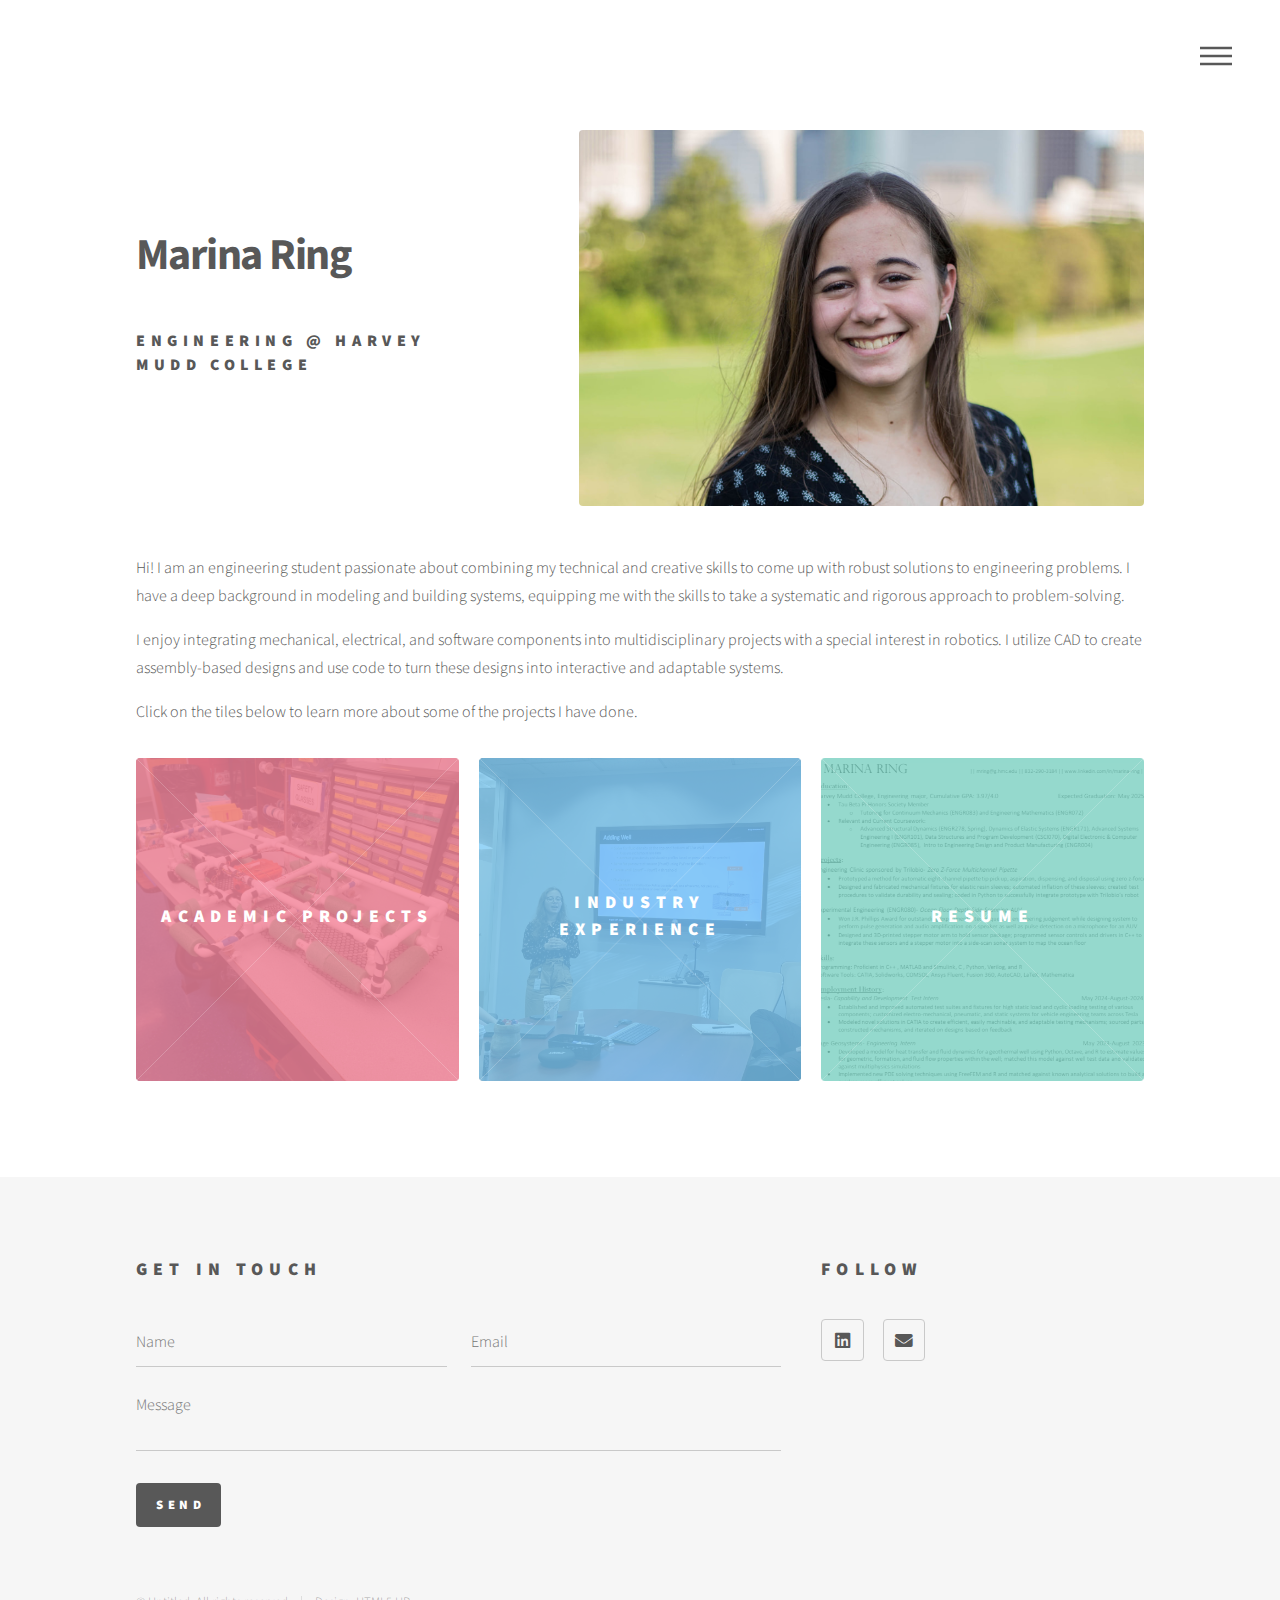
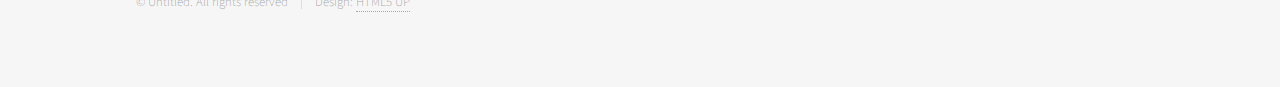
==== commit 5f7720ff: "fixed bugs, images, and forms" ====
--- a/index.html
+++ b/index.html
@@ -76,7 +76,7 @@
 							<section class="tiles">
 								<article class="style1">
 									<span class="image">
-										<img src="images/pic01.jpg" alt="" />
+										<img src="images/LYLE2_SQUARE.jpg" alt="" />
 									</span>
 									<a href="projects.html">
 										<h2>Academic Projects</h2>
@@ -87,7 +87,7 @@
 								</article>
 								<article class="style2">
 									<span class="image">
-										<img src="images/pic02.jpg" alt="" />
+										<img src="images/SAGE2_SQUARE.jpg" alt="" />
 									</span>
 									<a href="industry.html">
 										<h2>Industry Experience</h2>
@@ -98,7 +98,7 @@
 								</article>
 								<article class="style3">
 									<span class="image">
-										<img src="images/pic03.jpg" alt="" />
+										<img src="images/RESUME.png" alt="" />
 									</span>
 									<a href="Marina Ring Resume.pdf">
 										<h2>Resume</h2>
@@ -107,105 +107,6 @@
 										</div>
 									</a>
 								</article>
-								<!-- <article class="style4">
-									<span class="image">
-										<img src="images/pic04.jpg" alt="" />
-									</span>
-									<a href="generic.html">
-										<h2>Tempus</h2>
-										<div class="content">
-											<p>Sed nisl arcu euismod sit amet nisi lorem etiam dolor veroeros et feugiat.</p>
-										</div>
-									</a>
-								</article>
-								<article class="style5">
-									<span class="image">
-										<img src="images/pic05.jpg" alt="" />
-									</span>
-									<a href="generic.html">
-										<h2>Aliquam</h2>
-										<div class="content">
-											<p>Sed nisl arcu euismod sit amet nisi lorem etiam dolor veroeros et feugiat.</p>
-										</div>
-									</a>
-								</article>
-								<article class="style6">
-									<span class="image">
-										<img src="images/pic06.jpg" alt="" />
-									</span>
-									<a href="generic.html">
-										<h2>Veroeros</h2>
-										<div class="content">
-											<p>Sed nisl arcu euismod sit amet nisi lorem etiam dolor veroeros et feugiat.</p>
-										</div>
-									</a>
-								</article> -->
-								<!-- <article class="style2">
-									<span class="image">
-										<img src="images/pic07.jpg" alt="" />
-									</span>
-									<a href="generic.html">
-										<h2>Ipsum</h2>
-										<div class="content">
-											<p>Sed nisl arcu euismod sit amet nisi lorem etiam dolor veroeros et feugiat.</p>
-										</div>
-									</a>
-								</article>
-								<article class="style3">
-									<span class="image">
-										<img src="images/pic08.jpg" alt="" />
-									</span>
-									<a href="generic.html">
-										<h2>Dolor</h2>
-										<div class="content">
-											<p>Sed nisl arcu euismod sit amet nisi lorem etiam dolor veroeros et feugiat.</p>
-										</div>
-									</a>
-								</article>
-								<article class="style1">
-									<span class="image">
-										<img src="images/pic09.jpg" alt="" />
-									</span>
-									<a href="generic.html">
-										<h2>Nullam</h2>
-										<div class="content">
-											<p>Sed nisl arcu euismod sit amet nisi lorem etiam dolor veroeros et feugiat.</p>
-										</div>
-									</a>
-								</article>
-								<article class="style5">
-									<span class="image">
-										<img src="images/pic10.jpg" alt="" />
-									</span>
-									<a href="generic.html">
-										<h2>Ultricies</h2>
-										<div class="content">
-											<p>Sed nisl arcu euismod sit amet nisi lorem etiam dolor veroeros et feugiat.</p>
-										</div>
-									</a>
-								</article>
-								<article class="style6">
-									<span class="image">
-										<img src="images/pic11.jpg" alt="" />
-									</span>
-									<a href="generic.html">
-										<h2>Dictum</h2>
-										<div class="content">
-											<p>Sed nisl arcu euismod sit amet nisi lorem etiam dolor veroeros et feugiat.</p>
-										</div>
-									</a>
-								</article>
-								<article class="style4">
-									<span class="image">
-										<img src="images/pic12.jpg" alt="" />
-									</span>
-									<a href="generic.html">
-										<h2>Pretium</h2>
-										<div class="content">
-											<p>Sed nisl arcu euismod sit amet nisi lorem etiam dolor veroeros et feugiat.</p>
-										</div>
-									</a>
-								</article> -->
 							</section>
 						</div>
 					</div>
@@ -215,7 +116,7 @@
 						<div class="inner">
 							<section>
 								<h2>Get in touch</h2>
-								<form method="post" action="#">
+								<form method="post" action="https://formspree.io/f/xldrgnlg">
 									<div class="fields">
 										<div class="field half">
 											<input type="text" name="name" id="name" placeholder="Name" />
@@ -235,8 +136,8 @@
 							<section>
 								<h2>Follow</h2>
 								<ul class="icons">
-									<li><a href="#" class="icon brands style2 fa-linkedin"><span class="label">Twitter</span></a></li>
-									<li><a href="#" class="icon solid style2 fa-envelope"><span class="label">Email</span></a></li>
+									<li><a href="https://www.linkedin.com/in/marina-ring/" class="icon brands style2 fa-linkedin"><span class="label">LinkedIn</span></a></li>
+									<li><a href="mailto:mring@g.hmc.edu" class="icon solid style2 fa-envelope"><span class="label">Email</span></a></li>
 								</ul>
 							</section>
 							<ul class="copyright">
--- a/assets/css/main.css
+++ b/assets/css/main.css
@@ -3397,3 +3397,16 @@
 		width: auto;
 	}	
 
+	.image.banner {
+		display: block;
+		margin: 0 0 2em 0;
+		width: 100%;
+	}
+
+		.image.banner img {
+			width: 100%;
+			height: 300px; /* Set a fixed height for all images */
+			object-fit: cover; /* Ensure images maintain aspect ratio and cover the given height */
+
+		}
+
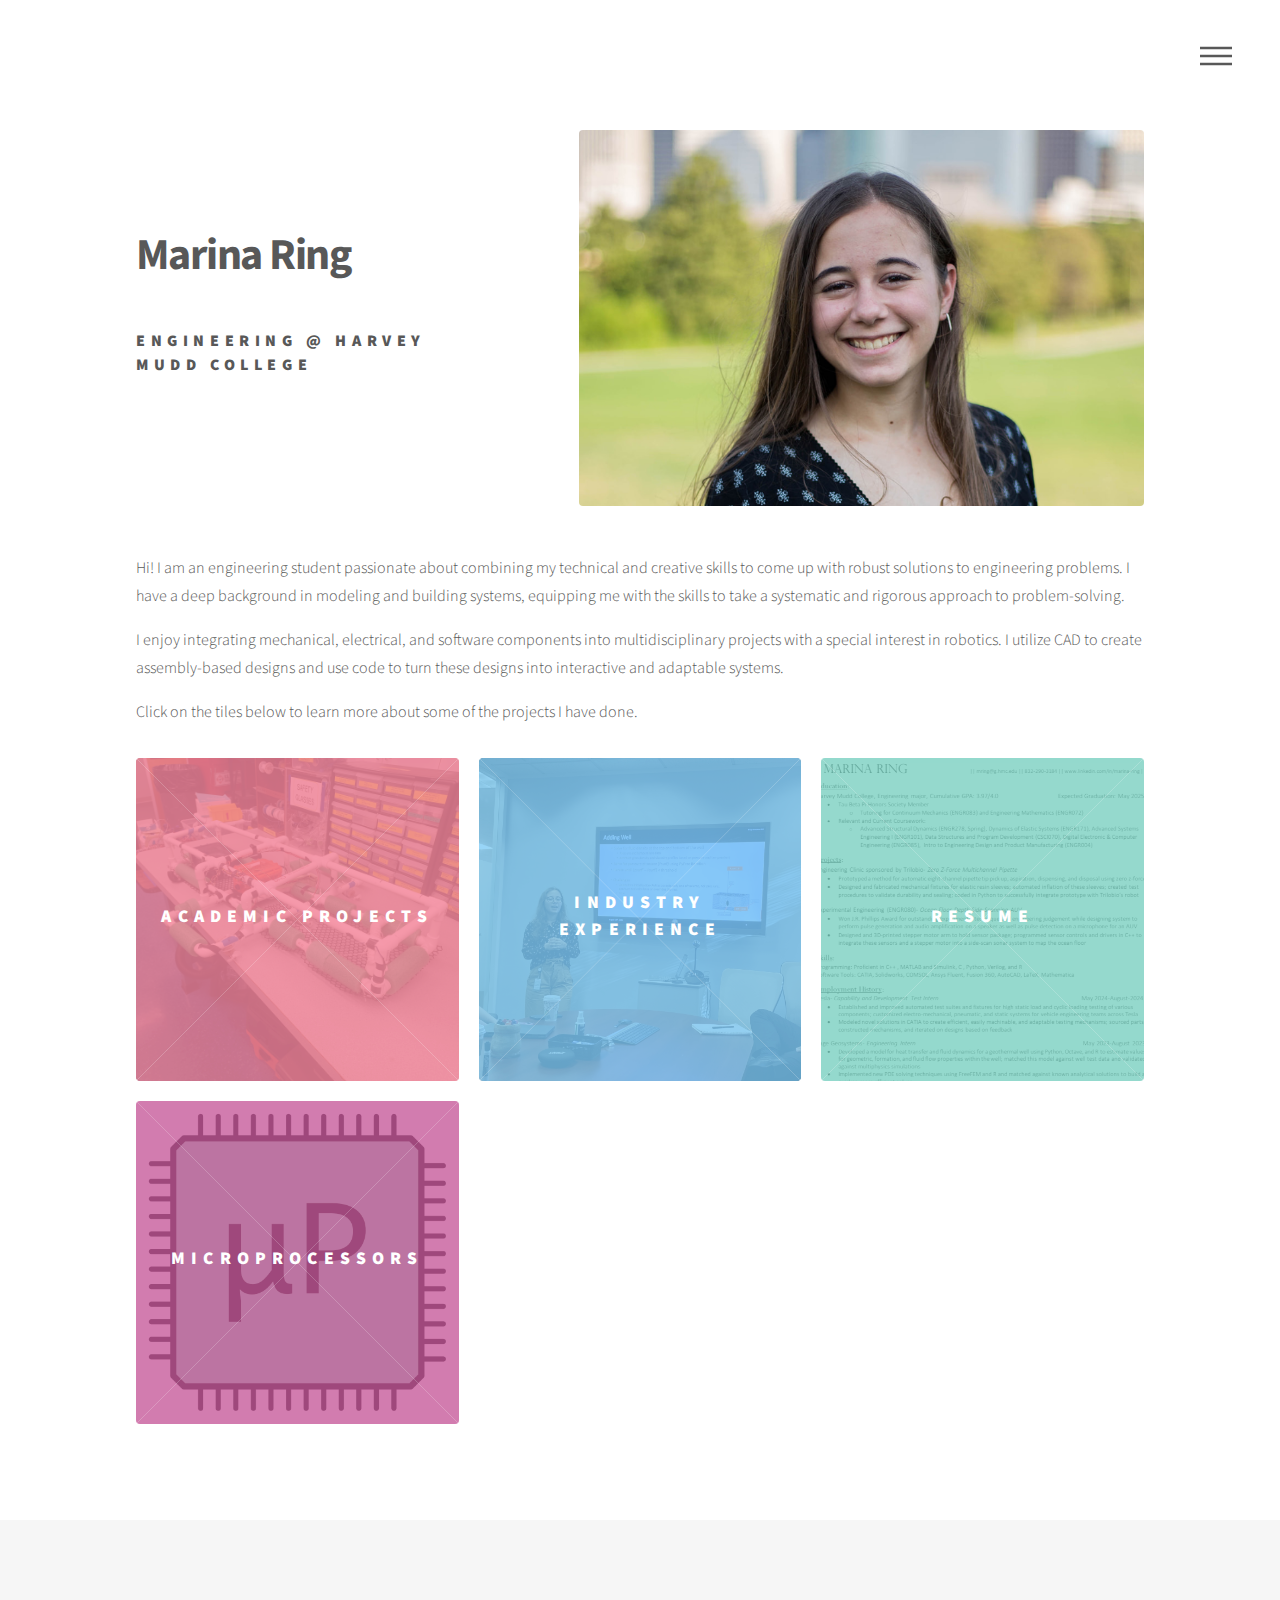
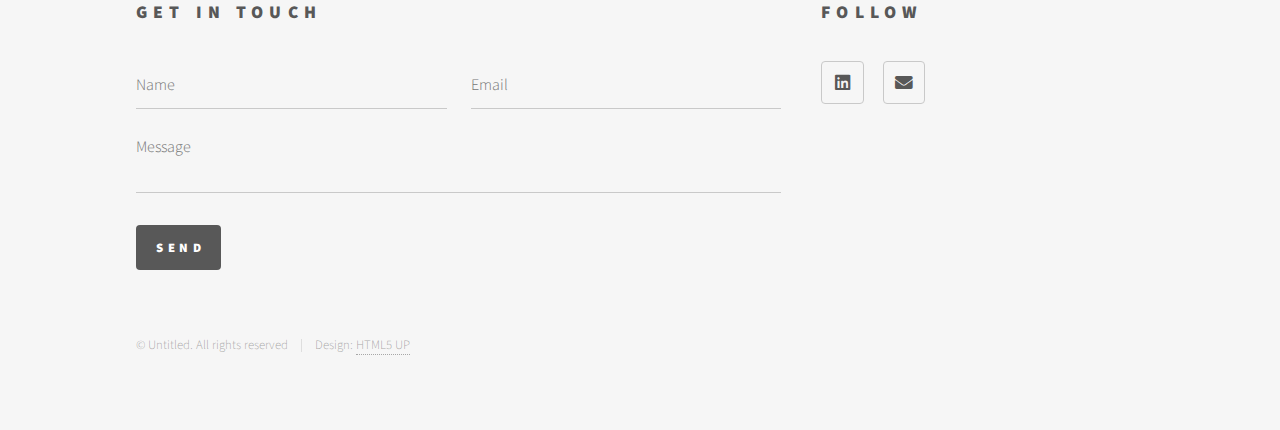
==== commit c79a5201: "finished writeup for lab5" ====
--- a/index.html
+++ b/index.html
@@ -41,11 +41,15 @@
 						<h2>Menu</h2>
 						<ul>
 							<li><a href="index.html">Home</a></li>
-							<li><a href="projects.html">Academic Projects</a></li>
+							<li><a href="projects.html">Academic Projects</a>
+								<ul>
+									<li><a href="microps.html">Microprocessor Systems Blog</a></li>
+								</ul>
+							</li>
 							<li><a href="industry.html">Industry Experience</a></li>
-							<!-- <li><a href="elements.html">Elements</a></li> -->
 						</ul>
 					</nav>
+				
 
 				<!-- Main -->
 					<div id="main">
@@ -107,6 +111,17 @@
 										</div>
 									</a>
 								</article>
+								<article class="style4">
+									<span class="image">
+										<img src="images/microps-logo.png" alt="" />
+									</span>
+									<a href="microps.html">
+										<h2>Microprocessors</h2>
+										<div class="content">
+											<p>All of the labs I completed as part of E155, Micrpprocessor Systems and Design at Mudd!</p>
+										</div>
+									</a>
+								</article>
 							</section>
 						</div>
 					</div>
--- a/assets/css/main.css
+++ b/assets/css/main.css
@@ -2572,7 +2572,7 @@
 		-webkit-flex-wrap: wrap;
 		-ms-flex-wrap: wrap;
 		flex-wrap: wrap;
-		postiion: relative;
+		position: relative;
 		margin: -2.5em 0 0 -2.5em;
 	}
 
@@ -3410,3 +3410,9 @@
 
 		}
 
+		@media screen and (max-width: 736px) {
+			.image.banner img {
+				max-width: 100%;
+				height: 125px;
+			}
+		}
